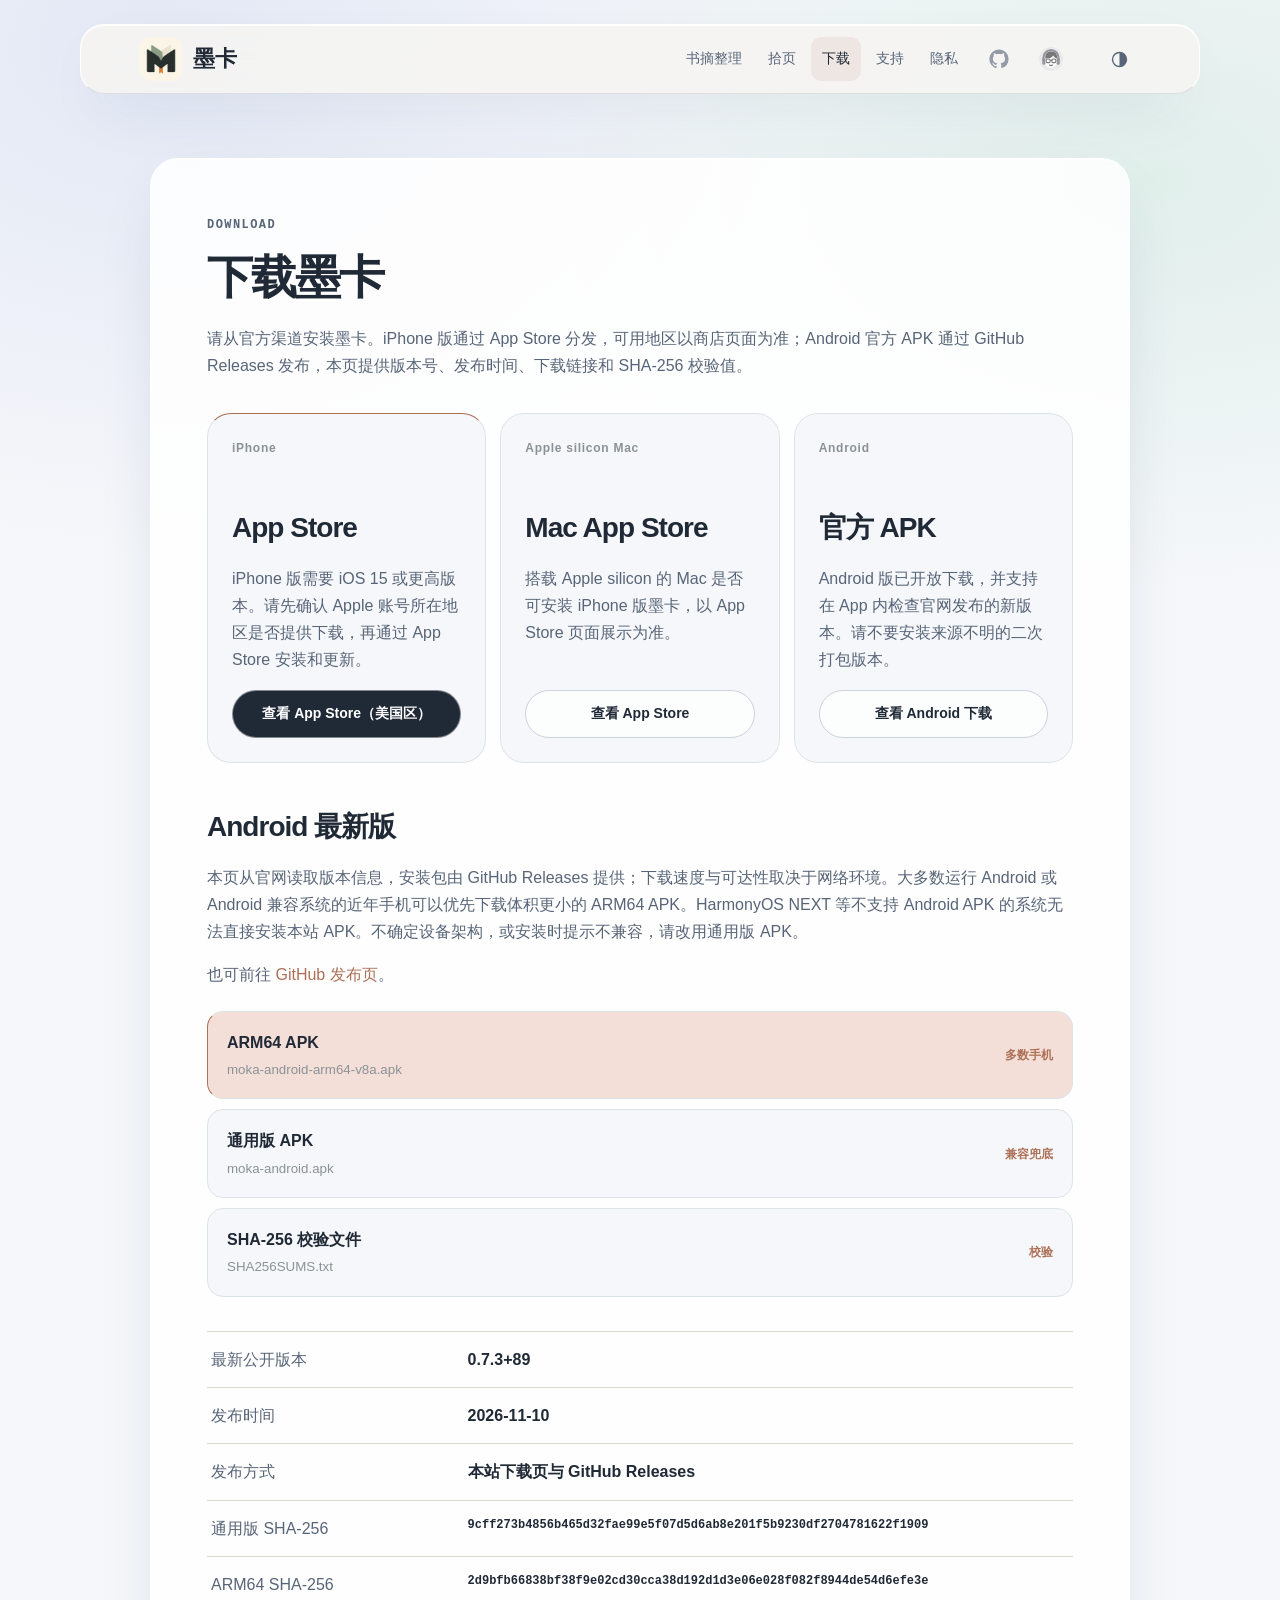
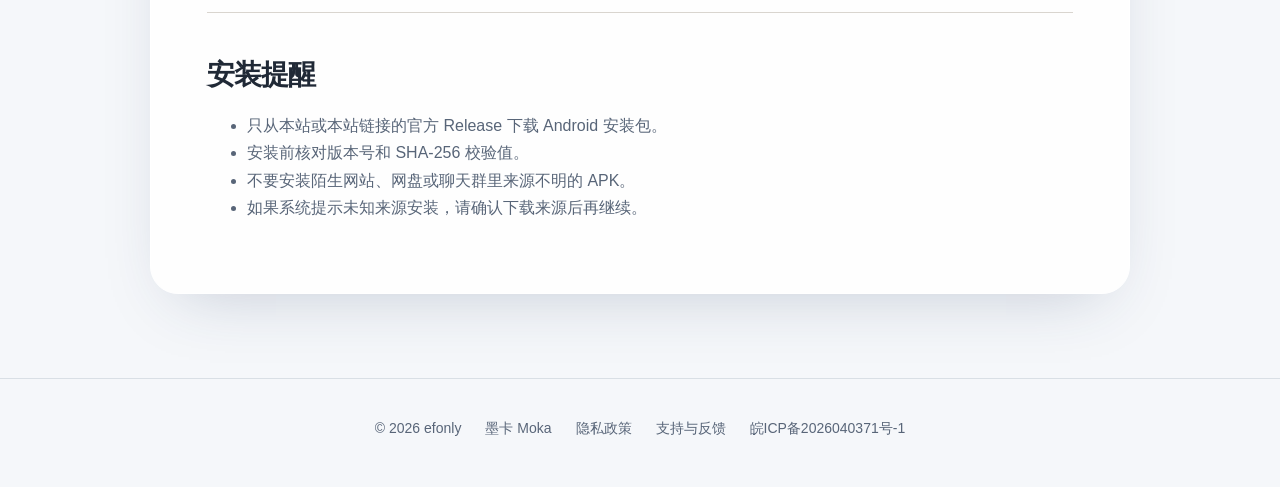
==== download.html @ 5724fa76 "Sync Moka website appearance and product previews" ====
<!doctype html>
<html lang="zh-CN">
  <head>
<script src="assets/theme.js?v=54daf3537353"></script>
    <meta charset="utf-8">
    <meta name="viewport" content="width=device-width, initial-scale=1">
    <title>下载 | 墨卡</title>
    <meta name="description" content="墨卡官方下载入口。">
    <link rel="describedby" href="llms.txt" type="text/plain">
    <link rel="icon" href="assets/moka.png?v=73ec5e3a110d">
    <link rel="stylesheet" href="assets/styles.css?v=14bc5645d0e8">
  <link rel="stylesheet" href="assets/design.css?v=405dc7890cb4"></head>
  <body class="product-site">
    <header class="site-header">
      <a class="brand" href="index.html" aria-label="墨卡首页">
        <img src="assets/moka.png?v=73ec5e3a110d" alt="">
        <span>墨卡</span>
      </a>
      <nav class="nav" aria-label="主导航">
        <a class="nav-product" href="index.html#organize">书摘整理</a>
        <a class="nav-product" href="index.html#memory">拾页</a>
        <a href="download.html" aria-current="page">下载</a>
        <a href="support.html">支持</a>
        <a href="privacy.html">隐私</a>
        <a class="nav-icon-link" href="https://github.com/barks-sun/moka-site/releases" aria-label="GitHub Releases" title="GitHub Releases" target="_blank" rel="noopener noreferrer">
          <svg class="github-icon" viewBox="0 0 24 24" aria-hidden="true" focusable="false">
            <path d="M12 .5C5.65 .5.5 5.65.5 12c0 5.08 3.29 9.39 7.86 10.92.58.1.79-.25.79-.56 0-.28-.01-1.02-.02-2-3.2.69-3.88-1.54-3.88-1.54-.52-1.33-1.27-1.69-1.27-1.69-1.04-.71.08-.7.08-.7 1.15.08 1.76 1.18 1.76 1.18 1.02 1.75 2.68 1.25 3.33.95.1-.74.4-1.25.72-1.54-2.55-.29-5.23-1.28-5.23-5.68 0-1.26.45-2.28 1.18-3.08-.12-.29-.51-1.46.11-3.04 0 0 .96-.31 3.15 1.18.91-.25 1.89-.38 2.86-.38.97 0 1.95.13 2.86.38 2.19-1.49 3.15-1.18 3.15-1.18.62 1.58.23 2.75.11 3.04.74.8 1.18 1.82 1.18 3.08 0 4.42-2.69 5.39-5.25 5.68.41.35.77 1.04.77 2.1 0 1.52-.01 2.74-.01 3.11 0 .31.21.67.8.56A11.51 11.51 0 0 0 23.5 12C23.5 5.65 18.35.5 12 .5Z"/>
          </svg>
          <span class="nav-icon-label">GitHub</span>
        </a>
      <a class="back-home" href="https://efonly.cc/" aria-label="返回 efonly 主站" title="返回 efonly 主站"><img src="assets/efonly.svg?v=29b9c1b591b3" alt="" width="28" height="28"></a></nav>
    </header>

    <main class="document">
      <section class="doc-body">
        <p class="eyebrow">Download</p>
        <h1>下载墨卡</h1>
        <p>请从官方渠道安装墨卡。iPhone 版通过 App Store 分发，可用地区以商店页面为准；Android 官方 APK 通过 GitHub Releases 发布，本页提供版本号、发布时间、下载链接和 SHA-256 校验值。</p>

        <div class="download-grid">
          <article class="download-card accent">
            <span class="label">iPhone</span>
            <h2>App Store</h2>
            <p>iPhone 版需要 iOS 15 或更高版本。请先确认 Apple 账号所在地区是否提供下载，再通过 App Store 安装和更新。</p>
            <a class="button primary" href="https://apps.apple.com/us/app/%E5%A2%A8%E5%8D%A1-moka/id6775122875" target="_blank" rel="noopener noreferrer">查看 App Store（美国区）</a>
          </article>
          <article class="download-card">
            <span class="label">Apple silicon Mac</span>
            <h2>Mac App Store</h2>
            <p>搭载 Apple silicon 的 Mac 是否可安装 iPhone 版墨卡，以 App Store 页面展示为准。</p>
            <a class="button secondary" href="https://apps.apple.com/us/app/%E5%A2%A8%E5%8D%A1-moka/id6775122875" target="_blank" rel="noopener noreferrer">查看 App Store</a>
          </article>
          <article class="download-card">
            <span class="label">Android</span>
            <h2>官方 APK</h2>
            <p>Android 版已开放下载，并支持在 App 内检查官网发布的新版本。请不要安装来源不明的二次打包版本。</p>
            <a class="button secondary" href="#android">查看 Android 下载</a>
          </article>
        </div>

        <h2 id="android">Android 最新版</h2>
        <p class="download-note">本页从官网读取版本信息，安装包由 GitHub Releases 提供；下载速度与可达性取决于网络环境。大多数运行 Android 或 Android 兼容系统的近年手机可以优先下载体积更小的 ARM64 APK。HarmonyOS NEXT 等不支持 Android APK 的系统无法直接安装本站 APK。不确定设备架构，或安装时提示不兼容，请改用通用版 APK。</p>

        <p>也可前往 <a href="https://github.com/barks-sun/moka-site/releases/latest">GitHub 发布页</a>。</p>
        <div class="apk-list">
          <a class="apk-link primary-apk" href="https://github.com/barks-sun/moka-site/releases/latest/download/moka-android-arm64-v8a.apk" data-android-package="arm64-v8a">
            <span>
              <strong>ARM64 APK</strong>
              <small data-android-file="arm64-v8a">自动获取最新版</small>
            </span>
            <em>多数手机</em>
          </a>
          <a class="apk-link" href="https://github.com/barks-sun/moka-site/releases/latest/download/moka-android.apk" data-android-package="universal">
            <span>
              <strong>通用版 APK</strong>
              <small data-android-file="universal">自动获取最新版</small>
            </span>
            <em>兼容兜底</em>
          </a>
          <a class="apk-link" href="https://github.com/barks-sun/moka-site/releases/latest/download/SHA256SUMS.txt" data-android-checksum-link>
            <span>
              <strong>SHA-256 校验文件</strong>
              <small>SHA256SUMS.txt</small>
            </span>
            <em>校验</em>
          </a>
        </div>

        <div class="release-table" role="table" aria-label="Android 发布信息">
          <div role="row">
            <span role="cell">最新公开版本</span>
            <strong role="cell" data-android-version>读取中</strong>
          </div>
          <div role="row">
            <span role="cell">发布时间</span>
            <strong role="cell" data-android-released-at>读取中</strong>
          </div>
          <div role="row">
            <span role="cell">发布方式</span>
            <strong role="cell">本站下载页与 GitHub Releases</strong>
          </div>
          <div role="row">
            <span role="cell">通用版 SHA-256</span>
            <strong role="cell" class="checksum" data-android-sha="universal">读取中</strong>
          </div>
          <div role="row">
            <span role="cell">ARM64 SHA-256</span>
            <strong role="cell" class="checksum" data-android-sha="arm64-v8a">读取中</strong>
          </div>
        </div>

        <h2>安装提醒</h2>
        <ul>
          <li>只从本站或本站链接的官方 Release 下载 Android 安装包。</li>
          <li>安装前核对版本号和 SHA-256 校验值。</li>
          <li>不要安装陌生网站、网盘或聊天群里来源不明的 APK。</li>
          <li>如果系统提示未知来源安装，请确认下载来源后再继续。</li>
        </ul>
      </section>
    </main>

    <footer class="site-footer"><span>© 2026 efonly</span><span>墨卡 Moka</span><a href="privacy.html">隐私政策</a><a href="support.html">支持与反馈</a><span>皖ICP备2026040371号-1</span></footer>
    <script>
      (() => {
        const setText = (selector, value) => {
          document.querySelectorAll(selector).forEach((element) => {
            element.textContent = value;
          });
        };

        const setPackage = (data, abi) => {
          const packageInfo = data.android?.packages?.[abi];
          if (!packageInfo) return;

          const link = document.querySelector(`[data-android-package="${abi}"]`);
          if (link && packageInfo.apkUrl) {
            link.href = packageInfo.apkUrl;
          }

          const file = document.querySelector(`[data-android-file="${abi}"]`);
          if (file && packageInfo.fileName) {
            file.textContent = packageInfo.fileName;
          }

          const sha = document.querySelector(`[data-android-sha="${abi}"]`);
          if (sha && packageInfo.sha256) {
            sha.textContent = packageInfo.sha256;
          }
        };

        fetch("releases/latest.json", { cache: "no-store" })
          .then((response) => {
            if (!response.ok) throw new Error("latest metadata unavailable");
            return response.json();
          })
          .then((data) => {
            if (data.version && data.buildNumber) {
              setText("[data-android-version]", `${data.version}+${data.buildNumber}`);
            }
            if (data.releasedAt) {
              setText("[data-android-released-at]", data.releasedAt);
            }
            if (data.android?.checksumUrl) {
              document.querySelectorAll("[data-android-checksum-link]").forEach((link) => {
                link.href = data.android.checksumUrl;
              });
            }
            setPackage(data, "arm64-v8a");
            setPackage(data, "universal");
          })
          .catch(() => {
            setText("[data-android-version]", "最新版");
            setText("[data-android-released-at]", "以 GitHub Releases 为准");
            setText("[data-android-sha]", "见 SHA-256 校验文件");
          });
      })();
    </script>
  </body>
</html>
---- assets/styles.css ----
:root {
  color-scheme: light;
  --paper: #f5f7fa;
  --page: #fffefa;
  --page-muted: #eceae5;
  --ink: #1a2f3c;
  --ink-soft: #53616a;
  --ink-faint: #8a9297;
  --night: #172e3b;
  --night-soft: #244454;
  --coral: #ad7056;
  --coral-soft: #f4dfd8;
  --leaf: #71875b;
  --leaf-soft: #e7ecdf;
  --gold: #c59b46;
  --mist: #dfe8ea;
  --rule: #d9d5cf;
  --shadow: 0 24px 70px rgba(26, 47, 60, 0.12);
  --layout-wide: 1280px;
  --layout-content: 1180px;
  --layout-document: 980px;
  --page-gutter: clamp(14px, 3vw, 40px);
  --section-space: clamp(64px, 7vw, 98px);
  --flow-node-size: 14px;
  --flow-node-center: 7px;
  --flow-node-offset: 14px;
  --flow-node-axis: calc(var(--flow-node-offset) + var(--flow-node-center));
  --font-display: -apple-system, BlinkMacSystemFont, "PingFang SC", sans-serif;
  --font-body: -apple-system, BlinkMacSystemFont, "PingFang SC", "Hiragino Sans GB", "Microsoft YaHei", sans-serif;
  --font-mono: ui-monospace, SFMono-Regular, Menlo, Monaco, Consolas, monospace;
}

* {
  box-sizing: border-box;
}

html {
  min-width: 320px;
  scroll-behavior: smooth;
  background: var(--paper);
}

body {
  margin: 0;
  color: var(--ink);
  font-family: var(--font-body);
  line-height: 1.7;
  background: var(--paper);
}

a {
  color: inherit;
  text-decoration: none;
}

img {
  max-width: 100%;
}

button,
input,
textarea,
select {
  font: inherit;
}

button {
  color: inherit;
}

:focus-visible {
  outline: 3px solid rgba(199, 97, 78, 0.42);
  outline-offset: 3px;
}

h1,
h2,
h3,
p,
blockquote {
  margin-top: 0;
}

h1,
h2,
h3 {
  font-family: var(--font-display);
  font-weight: 700;
}

h2 {
  margin-bottom: 18px;
  font-size: clamp(32px, 3.8vw, 52px);
  line-height: 1.16;
  letter-spacing: -0.035em;
}

h3 {
  margin-bottom: 8px;
  font-size: 24px;
  line-height: 1.3;
}

.site-header {
  z-index: 20;
  display: flex;
  align-items: center;
  justify-content: space-between;
  gap: 24px;
  min-height: 68px;
  padding: 12px clamp(18px, 4.5vw, 72px);
  background: rgba(246, 245, 242, 0.91);
  border-bottom: 1px solid rgba(26, 47, 60, 0.11);
  backdrop-filter: blur(18px);
}

.brand {
  display: inline-flex;
  align-items: center;
  gap: 10px;
  font-family: var(--font-display);
  font-size: 22px;
  font-weight: 700;
}

.brand img {
  width: 44px;
  height: 44px;
  min-width: 44px;
  min-height: 44px;
  flex: 0 0 44px;
  border-radius: 9px;
}

.nav {
  display: flex;
  align-items: center;
  gap: 4px;
  color: var(--ink-soft);
  font-size: 14px;
}

.nav a {
  padding: 8px 11px;
  border-radius: 10px;
}

.nav a:hover,
.nav a[aria-current="page"] {
  color: var(--ink);
  background: rgba(173,112,86,.10);
}

.nav .nav-icon-link {
  display: inline-flex;
  align-items: center;
  justify-content: center;
  width: 44px;
  height: 44px;
  min-width: 44px;
  min-height: 44px;
  flex: 0 0 44px;
  padding: 0;
  border: 1px solid var(--rule);
  border-radius: 50%;
}

.github-icon {
  width: 18px;
  height: 18px;
  fill: currentColor;
}

.nav-icon-label {
  display: none;
}

.hero {
  position: relative;
  overflow: hidden;
}

.hero-home {
  display: grid;
  grid-template-columns: minmax(0, 1.05fr) minmax(420px, 0.75fr);
  gap: clamp(48px, 8vw, 132px);
  align-items: center;
  min-height: 760px;
  padding: clamp(68px, 8vw, 118px) clamp(20px, 6vw, 100px) 96px;
  background-color: transparent;

  background-size: 100% 42px;
  border-bottom: 1px solid var(--rule);
}

.hero-home::before {display:none}

.hero-inner {
  position: relative;
  z-index: 1;
  max-width: 760px;
}

.eyebrow {
  margin-bottom: 14px;
  color: var(--coral);
  font-family: var(--font-mono);
  font-size: 12px;
  font-weight: 700;
  letter-spacing: 0.12em;
  text-transform: uppercase;
}

.hero h1 {
  margin-bottom: 24px;
  max-width: 760px;
  font-size: clamp(50px, 5.4vw, 76px);
  line-height: 1.12;
  letter-spacing: -0.045em;
}

.hero h1 em {
  display: inline-block;
  color: var(--coral);
  font-style: normal;
  white-space: nowrap;
}

.hero-subcopy {
  max-width: 670px;
  margin-bottom: 28px;
  color: var(--ink-soft);
  font-size: clamp(17px, 1.55vw, 21px);
  line-height: 1.85;
}

.hero-actions {
  display: flex;
  flex-wrap: wrap;
  gap: 12px;
  align-items: center;
}

.button {
  display: inline-flex;
  align-items: center;
  justify-content: center;
  min-height: 46px;
  padding: 11px 19px;
  border: 1px solid var(--ink);
  border-radius: 24px;
  font-weight: 700;
  line-height: 1.2;
  transition: transform 160ms ease, box-shadow 160ms ease, background 160ms ease;
}

.button:hover {
  transform: translateY(-2px);
}

.button.primary {
  color: #fff;
  background: var(--ink);
  box-shadow: var(--shadow);
}

.button.primary:hover {
  background: var(--night-soft);
  box-shadow: var(--shadow);
}

.button.secondary {
  background: rgba(255, 254, 250, 0.72);
}

.button.disabled {
  color: var(--ink-faint);
  border-color: var(--rule);
  background: var(--page-muted);
  cursor: not-allowed;
}

.platform-note {
  margin: 18px 0 0;
  color: var(--ink-faint);
  font-size: 13px;
}

.hero-artifact {
  position: relative;
  justify-self: end;
  width: min(570px, 100%);
  padding: 34px 18px 28px 42px;
}

.artifact-bookmark {
  position: absolute;
  top: 8px;
  left: 0;
  z-index: 2;
  display: grid;
  width: 70px;
  height: 88px;
  place-items: center;
  color: #fff;
  background: var(--coral);
  font-family: var(--font-display);
  font-size: 34px;
  box-shadow: 0 10px 24px rgba(199, 97, 78, 0.24);
  clip-path: polygon(0 0, 100% 0, 100% 100%, 50% 78%, 0 100%);
}

.excerpt-sheet {
  position: relative;
  padding: clamp(30px, 4vw, 48px);
  background: var(--page);
  border: 1px solid rgba(26, 47, 60, 0.17);
  box-shadow: var(--shadow);
}

.excerpt-meta {
  display: flex;
  justify-content: space-between;
  gap: 20px;
  margin-bottom: 18px;
  color: var(--ink-soft);
  font-size: 13px;
}

.excerpt-tags,
.filter-row {
  display: flex;
  flex-wrap: wrap;
  gap: 8px;
}

.tag {
  display: inline-flex;
  align-items: center;
  width: max-content;
  padding: 4px 9px;
  color: var(--ink-soft);
  background: var(--page-muted);
  border: 1px solid var(--rule);
  border-radius: 5px;
  font-size: 12px;
  font-weight: 700;
}

.tag-leaf {
  color: #536b40;
  background: var(--leaf-soft);
  border-color: #cdd8c0;
}

.tag-coral {
  color: #a64f3f;
  background: var(--coral-soft);
  border-color: #e9c8be;
}

.excerpt-label {
  margin: 26px 0 10px;
  color: var(--leaf);
  font-family: var(--font-display);
  font-weight: 700;
}

.excerpt-sheet blockquote {
  margin-bottom: 34px;
  font-family: var(--font-display);
  font-size: clamp(22px, 1.8vw, 28px);
  line-height: 1.6;
}

.echo-thread {
  position: relative;
  display: grid;
  gap: 22px;
  margin-left: 7px;
  padding-left: 30px;
}

.echo-thread::before,
.timeline-demo::before {
  content: "";
  position: absolute;
  width: 1px;
  background: rgba(26, 47, 60, 0.22);
}

.echo-thread::before {
  top: 8px;
  bottom: 10px;
  left: 5px;
}

.echo-item {
  position: relative;
}

.echo-item small,
.timeline-demo small,
.memory-card small,
.scope-row small,
.demo-note small {
  display: block;
  color: var(--ink-faint);
  font-size: 12px;
}

.echo-item p {
  margin: 4px 0 0;
  color: var(--ink-soft);
  font-family: var(--font-display);
}

.echo-dot {
  position: absolute;
  top: 5px;
  left: -30px;
  width: 11px;
  height: 11px;
  background: var(--page);
  border: 3px solid var(--ink);
  border-radius: 50%;
  transform: translateX(-1px);
}

.echo-current .echo-dot {
  border-color: var(--coral);
}

.echo-current p {
  color: var(--ink);
}

.artifact-caption {
  display: block;
  margin-top: 16px;
  color: var(--ink-faint);
  font-family: var(--font-display);
  text-align: right;
}

.journey-section {
  position: relative;
  display: grid;
  grid-template-columns: repeat(4, minmax(0, 1fr));
  width: min(var(--layout-content), calc(100% - (var(--page-gutter) * 2)));
  margin: 0 auto;
  padding: 58px 0 24px;
}

.journey-section article {
  position: relative;
  padding: 50px 24px 0 0;
}

.journey-section article::before {
  content: "";
  position: absolute;
  top: var(--flow-node-offset);
  left: 0;
  z-index: 1;
  width: var(--flow-node-size);
  height: var(--flow-node-size);
  background: var(--paper);
  border: 3px solid var(--coral);
  border-radius: 50%;
}

.journey-section article:not(:last-child)::after {
  content: "";
  position: absolute;
  top: var(--flow-node-axis);
  right: calc(var(--flow-node-center) * -1);
  left: var(--flow-node-center);
  height: 1px;
  background: var(--rule);
}

.journey-section span {
  display: block;
  margin-bottom: 6px;
  color: var(--coral);
  font-family: var(--font-display);
  font-size: 22px;
  font-weight: 700;
}

.journey-section strong {
  color: var(--ink-soft);
  font-size: 14px;
}

.section {
  width: min(var(--layout-wide), calc(100% - (var(--page-gutter) * 2)));
  margin: 0 auto;
  padding: var(--section-space) 0;
}

.product-chapter,
.scope-section,
.reflection-section {
  display: grid;
  grid-template-columns: minmax(440px, 0.94fr) minmax(500px, 1.06fr);
  gap: clamp(46px, 6vw, 84px);
  align-items: center;
}

.chapter-copy {
  max-width: 600px;
}

.chapter-copy h2 {
  font-size: clamp(34px, 3.4vw, 50px);
}

.chapter-copy > p:not(.eyebrow) {
  color: var(--ink-soft);
  font-size: 17px;
}

.chapter-points {
  display: grid;
  gap: 10px;
  margin: 28px 0 0;
  padding: 0;
  list-style: none;
}

.chapter-points li {
  position: relative;
  padding-left: 22px;
  color: var(--ink-soft);
}

.chapter-points li::before {
  content: "";
  position: absolute;
  top: 0.72em;
  left: 0;
  width: 10px;
  height: 2px;
  background: var(--coral);
}

.organizer-demo,
.scope-demo,
.timeline-demo {
  position: relative;
  padding: clamp(24px, 3vw, 38px);
  background: var(--page);
  border: 1px solid var(--rule);
  box-shadow: var(--shadow);
}

.organizer-demo {
  border-top: 5px solid var(--ink);
}

.demo-titlebar,
.scope-demo header,
.timeline-head,
.memory-card header {
  display: flex;
  align-items: center;
  justify-content: space-between;
  gap: 20px;
}

.demo-titlebar {
  margin-bottom: 20px;
}

.demo-titlebar small,
.demo-titlebar strong {
  display: block;
}

.demo-titlebar small {
  color: var(--ink-faint);
}

.demo-titlebar strong {
  font-family: var(--font-display);
  font-size: 25px;
}

.sort-label {
  color: var(--ink-soft);
  font-size: 13px;
  white-space: nowrap;
}

.filter-row {
  padding-bottom: 20px;
  border-bottom: 1px solid var(--rule);
}

.filter-row span {
  padding: 5px 11px;
  color: var(--ink-soft);
  border: 1px solid transparent;
  border-radius: 999px;
  font-size: 13px;
}

.filter-row .active {
  color: var(--ink);
  border-color: var(--ink);
}

.chapter-marker {
  margin: 24px 0 10px;
  color: var(--ink-faint);
  font-size: 12px;
  font-weight: 700;
  letter-spacing: 0.08em;
  text-transform: uppercase;
}

.demo-note {
  display: grid;
  grid-template-columns: auto minmax(0, 1fr) auto;
  gap: 14px;
  align-items: center;
  padding: 15px 0;
  border-bottom: 1px solid var(--rule);
}

.demo-note:last-child {
  border-bottom: 0;
}

.demo-note p {
  margin: 0;
  overflow: hidden;
  font-family: var(--font-display);
  font-size: 17px;
  text-overflow: ellipsis;
  white-space: nowrap;
}

.quiet-note {
  opacity: 0.72;
}

.scope-section {
  grid-template-columns: minmax(500px, 1.06fr) minmax(440px, 0.94fr);
  border-top: 1px solid var(--rule);
}

.scope-demo {
  background: var(--mist);
  border-color: #c8d5d8;
  box-shadow: none;
}

.scope-demo header {
  margin-bottom: 22px;
}

.scope-demo h3 {
  max-width: 430px;
}

.scope-count {
  color: var(--ink-soft);
  font-family: var(--font-mono);
}

.scope-row {
  display: grid;
  grid-template-columns: 46px minmax(0, 1fr) auto;
  gap: 14px;
  align-items: center;
  padding: 13px;
  background: rgba(255, 254, 250, 0.62);
  border-top: 1px solid rgba(26, 47, 60, 0.1);
}

.scope-row:first-of-type {
  border-top: 0;
}

.scope-row div strong,
.scope-row div small {
  display: block;
}

.mini-cover {
  display: grid;
  width: 38px;
  height: 48px;
  place-items: center;
  color: #fff;
  font-family: var(--font-display);
}

.cover-blue {
  background: var(--night-soft);
}

.cover-gold {
  background: var(--gold);
}

.cover-rose {
  background: #ad6c72;
}

.scope-state {
  color: var(--leaf);
  font-size: 12px;
  font-weight: 700;
}

.muted-state {
  color: var(--ink-faint);
}

.compact-copy {
  max-width: 560px;
}

.reflection-section {
  grid-template-columns: minmax(440px, 0.94fr) minmax(500px, 1.06fr);
  border-top: 1px solid var(--rule);
}

.copy-callout {
  display: flex;
  align-items: center;
  margin-top: 32px;
  color: var(--ink-soft);
  font-family: var(--font-display);
}

.copy-callout i {
  flex: 1;
  min-width: 22px;
  height: 1px;
  margin: 0 10px;
  background: var(--rule);
}

.timeline-demo {
  padding-left: clamp(52px, 6vw, 82px);
}

.timeline-demo::before {
  top: 96px;
  bottom: 45px;
  left: clamp(34px, 4vw, 48px);
}

.timeline-head {
  margin: 0 0 24px calc(clamp(34px, 4vw, 48px) * -1);
  padding-bottom: 18px;
  border-bottom: 1px solid var(--rule);
}

.timeline-head span {
  font-family: var(--font-display);
  font-size: 22px;
  font-weight: 700;
}

.timeline-head strong {
  color: var(--coral);
  font-family: var(--font-display);
}

.timeline-demo article {
  position: relative;
  padding: 13px 0 19px;
}

.timeline-demo article p {
  margin: 5px 0 0;
  font-family: var(--font-display);
  font-size: 19px;
}

.timeline-node {
  position: absolute;
  top: 20px;
  left: calc(clamp(34px, 4vw, 48px) * -1 - 6px);
  width: 12px;
  height: 12px;
  background: var(--page);
  border: 3px solid var(--ink);
  border-radius: 50%;
}

.timeline-current {
  color: var(--coral);
}

.timeline-current .timeline-node {
  border-color: var(--coral);
}

.memory-section {
  position: relative;
  overflow: hidden;
  color: #f8f5ef;
  background: var(--night);
}

.memory-section::after {
  content: "往年 · 今日";
  position: absolute;
  right: -18px;
  bottom: -58px;
  color: rgba(255, 255, 255, 0.035);
  font-family: var(--font-display);
  font-size: clamp(90px, 16vw, 240px);
  white-space: nowrap;
}

.memory-inner {
  position: relative;
  z-index: 1;
  display: grid;
  grid-template-columns: minmax(300px, 0.9fr) minmax(430px, 0.85fr);
  gap: clamp(50px, 9vw, 140px);
  align-items: center;
  width: min(var(--layout-content), calc(100% - (var(--page-gutter) * 2)));
  margin: 0 auto;
  padding: clamp(82px, 10vw, 142px) 0;
}

.memory-copy {
  max-width: 620px;
}

.memory-copy p:not(.eyebrow) {
  color: var(--ink-soft);
  font-size: 17px;
}

.memory-card {
  padding: clamp(26px, 4vw, 44px);
  color: var(--ink);
  background: var(--page);
  border-left: 5px solid var(--leaf);
  box-shadow: 14px 14px 0 rgba(255, 255, 255, 0.08);
}

.years-ago {
  display: grid;
  width: 76px;
  height: 76px;
  place-items: center;
  color: #536b40;
  background: var(--leaf-soft);
  border: 1px solid #cbd6bf;
  font-size: 12px;
  line-height: 1;
}

.years-ago strong {
  display: block;
  font-family: var(--font-display);
  font-size: 34px;
}

.memory-card header > div strong,
.memory-card header > div small {
  display: block;
}

.memory-card header > div strong {
  font-family: var(--font-display);
  font-size: 22px;
}

.memory-book {
  margin: 32px 0 18px;
  padding-top: 18px;
  border-top: 1px solid var(--rule);
}

.memory-book span,
.memory-book small {
  display: block;
}

.memory-book small {
  color: var(--ink-faint);
}

.memory-card blockquote {
  padding: 24px;
  background: var(--paper);
  border-left: 3px solid var(--leaf);
  font-family: var(--font-display);
  font-size: clamp(21px, 2.3vw, 30px);
  line-height: 1.8;
}

.memory-action {
  display: block;
  color: var(--coral);
  font-family: var(--font-display);
  font-weight: 700;
  text-align: right;
}

.quiet-tools {
  padding-bottom: 64px;
}

.quiet-tools-grid {
  display: grid;
  grid-template-columns: repeat(3, minmax(0, 1fr));
  border-top: 1px solid var(--rule);
  border-bottom: 1px solid var(--rule);
}

.quiet-tools-grid article {
  min-height: 170px;
  padding: 28px 34px;
  border-right: 1px solid var(--rule);
}

.quiet-tools-grid article:last-child {
  border-right: 0;
}

.quiet-tools-grid span {
  font-family: var(--font-display);
  font-size: 23px;
  font-weight: 700;
}

.quiet-tools-grid p {
  margin: 12px 0 0;
  color: var(--ink-soft);
}

.trust-section,
.download-cta {
  display: flex;
  align-items: end;
  justify-content: space-between;
  gap: 34px;
  padding: 52px;
  border: 1px solid var(--rule);
  background: var(--page);
}

.trust-section > div,
.download-cta > div:first-child {
  max-width: 780px;
}

.trust-section h2,
.download-cta h2 {
  font-size: clamp(32px, 4vw, 48px);
}

.trust-section p:not(.eyebrow) {
  margin-bottom: 0;
  color: var(--ink-soft);
}

.text-link {
  flex: none;
  color: var(--coral);
  font-weight: 700;
}

.download-cta {
  margin-top: clamp(74px, 9vw, 128px);
  margin-bottom: clamp(74px, 9vw, 128px);
  color: #fff;
  background: var(--coral);
  border-color: var(--coral);
  box-shadow: 10px 10px 0 var(--coral-soft);
}

.download-cta .eyebrow {
  color: #ffddd5;
}

.download-cta h2 {
  margin-bottom: 0;
}

.download-cta .button.primary {
  background: var(--ink);
  border-color: var(--ink);
  box-shadow: none;
}

.download-cta .button.secondary {
  color: #fff;
  background: transparent;
  border-color: rgba(255, 255, 255, 0.74);
}



/* Document, support and download pages */




.doc-body p,
.doc-body li,
.download-card p {
  color: var(--ink-soft);
}

.doc-date {
  margin-bottom: 34px;
}

.doc-body a:not(.button):not(.apk-link) {
  color: var(--coral);
  text-decoration: none;
  text-underline-offset: 3px;
}

.doc-body code {
  padding: 2px 5px;
  color: var(--night-soft);
  background: var(--mist);
  font-family: var(--font-mono);
  overflow-wrap: anywhere;
}

.contact-panel {
  display: grid;
  grid-template-columns: minmax(180px, 0.55fr) 1fr;
  gap: 22px;
  margin: 30px 0 38px;
  padding: 24px;
  background: var(--mist);
  border: 1px solid #dce4e8;
  border-radius: 20px;
}

.label {
  display: block;
  margin-bottom: 7px;
  color: var(--ink-faint);
  font-size: 12px;
  font-weight: 700;
  letter-spacing: 0.06em;
}

details {
  padding: 18px 0;
  border-bottom: 1px solid var(--rule);
}

summary {
  cursor: pointer;
  font-family: var(--font-display);
  font-size: 19px;
  font-weight: 700;
}

details p {
  margin: 10px 0 0;
}

.download-grid {
  display: grid;
  grid-template-columns: repeat(3, minmax(0, 1fr));
  gap: 14px;
  margin: 34px 0 44px;
}

.download-card {
  display: flex;
  min-height: 260px;
  flex-direction: column;
  padding: 24px;
  background: var(--paper);
  border: 1px solid #dce4e8;
}

.download-card h2 {
  margin-top: 16px;
  font-size: 27px;
}

.download-card .button {
  margin-top: auto;
}

.download-card.accent {
  border-top-color: var(--coral);
}

.release-table {
  display: grid;
  margin: 22px 0 34px;
  border-top: 1px solid var(--rule);
  border-bottom: 1px solid var(--rule);
}

.release-table [role="row"] {
  display: grid;
  grid-template-columns: minmax(160px, 0.4fr) 1fr;
  gap: 16px;
  padding: 14px 4px;
  border-bottom: 1px solid var(--rule);
}

.release-table [role="row"]:last-child {
  border-bottom: 0;
}

.release-table span {
  color: var(--ink-soft);
}

.apk-list {
  display: grid;
  gap: 10px;
  margin: 22px 0 34px;
}

.apk-link {
  display: flex;
  align-items: center;
  justify-content: space-between;
  gap: 18px;
  padding: 17px 19px;
  background: var(--paper);
  border: 1px solid #dce4e8;
  border-radius: 16px;
}

.apk-link:hover {
  border-left-color: var(--coral);
}

.apk-link strong,
.apk-link small {
  display: block;
}

.apk-link small {
  margin-top: 3px;
  color: var(--ink-faint);
  overflow-wrap: anywhere;
}

.apk-link em {
  color: var(--coral);
  font-size: 12px;
  font-style: normal;
  font-weight: 700;
  white-space: nowrap;
}

.primary-apk {
  border-left-color: var(--coral);
  background: var(--coral-soft);
}

.checksum {
  font-family: var(--font-mono);
  font-size: 12px;
  overflow-wrap: anywhere;
}

@media (max-width: 1040px) {
  .nav-product {
    display: none;
  }

  .hero-home,
  .product-chapter,
  .scope-section,
  .reflection-section,
  .memory-inner {
    grid-template-columns: 1fr;
  }

  .hero-home {
    gap: 54px;
  }

  .hero-artifact {
    justify-self: center;
  }

  .chapter-copy,
  .compact-copy,
  .memory-copy {
    max-width: 720px;
  }

  .scope-demo {
    order: 2;
  }

  .scope-section .chapter-copy {
    order: 1;
  }

  .quiet-tools-grid,
  .download-grid {
    grid-template-columns: 1fr;
  }

  .quiet-tools-grid article {
    min-height: auto;
    border-right: 0;
    border-bottom: 1px solid var(--rule);
  }

  .quiet-tools-grid article:last-child {
    border-bottom: 0;
  }
}

@media (max-width: 900px) {
  .journey-section {
    --flow-node-offset: 18px;
    grid-template-columns: 1fr;
    padding: 42px 0 28px;
  }

  .journey-section article {
    min-height: 82px;
    padding: 12px 0 26px 40px;
  }

  .journey-section article:not(:last-child)::after {
    top: var(--flow-node-axis);
    right: auto;
    bottom: calc(var(--flow-node-axis) * -1);
    left: var(--flow-node-center);
    width: 1px;
    height: auto;
  }
}

@media (max-width: 720px) {
  :root {
    --page-gutter: 14px;
    --section-space: 68px;
  }

  .site-header {
    min-height: 62px;
    padding: 10px 14px;
  }

  .brand span {
    display: none;
  }

  .nav {
    gap: 0;
    font-size: 13px;
  }

  .nav a {
    padding: 7px 8px;
  }

  .nav .nav-icon-link {
    width: 44px;
    height: 44px;
  }

  .hero-home {
    min-height: auto;
    padding: 58px 20px 66px 34px;
  }

  .hero-home::before {display:none}

  .hero h1 {
    font-size: clamp(32px, 9.8vw, 48px);
  }

  .hero-subcopy {
    font-size: 16px;
  }

  .hero-artifact {
    padding: 30px 0 20px 16px;
  }

  .artifact-bookmark {
    width: 54px;
    height: 70px;
    font-size: 27px;
  }

  .excerpt-sheet {
    padding: 26px 22px;
  }

  .excerpt-meta {
    display: grid;
    gap: 2px;
  }

  .excerpt-sheet blockquote {
    font-size: 24px;
  }

  .organizer-demo,
  .scope-demo,
  .timeline-demo {
    padding: 22px 18px;
  }

  .demo-note {
    grid-template-columns: auto minmax(0, 1fr);
  }

  .demo-note small {
    grid-column: 2;
  }

  .filter-row {
    gap: 3px;
  }

  .filter-row span {
    padding: 4px 7px;
  }

  .scope-row {
    grid-template-columns: 40px minmax(0, 1fr);
  }

  .scope-state {
    grid-column: 2;
  }

  .timeline-demo {
    padding-left: 52px;
  }

  .timeline-demo::before {
    left: 31px;
  }

  .timeline-head {
    margin-left: -34px;
  }

  .timeline-node {
    left: -27px;
  }

  .memory-inner {
    padding: 72px 0;
  }

  .memory-card header {
    align-items: start;
  }

  .trust-section,
  .download-cta {
    display: grid;
    align-items: start;
    padding: 30px 24px;
  }

  .download-cta {
    margin-top: 68px;
    margin-bottom: 68px;
  }

  .doc-body {
    padding: 26px 20px;
    box-shadow: var(--glass-shadow);
  }

  .contact-panel,
  .release-table [role="row"] {
    grid-template-columns: 1fr;
  }

  .download-card {
    min-height: auto;
  }
}

@media (prefers-reduced-motion: reduce) {
  html {
    scroll-behavior: auto;
  }

  *,
  *::before,
  *::after {
    animation-duration: 0.01ms !important;
    animation-iteration-count: 1 !important;
    transition-duration: 0.01ms !important;
  }
}

/* Current feature screens, with the same reading order on narrow screens. */
.feature-screenshots { display: grid; grid-template-columns: repeat(3, minmax(0, 1fr)); gap: 32px; margin-top: 36px; }
.feature-screenshots figure { margin: 0; min-width: 0; }
.feature-screenshots img { display: block; width: 100%; height: auto; border-radius: 16px; border: 1px solid var(--rule); }
.feature-screenshots figcaption { margin-top: 14px; text-align: center; }
.memory-screenshot { display: block; width: min(100%, 310px); height: auto; margin: auto; border-radius: 16px; }
@media (max-width: 700px) { .feature-screenshots { grid-template-columns: repeat(2, minmax(0, 1fr)); gap: 24px 16px; } .feature-screenshots figcaption { font-size: 13px; } }

/* Keep interface text legible on narrow phones; full-resolution images remain linked. */
@media (max-width: 480px) {
  .feature-screenshots { grid-template-columns: minmax(0, 1fr); max-width: 360px; margin-inline: auto; }
}

:root{--brand-accent:#ad7056;--ink:#202936;--ink-soft:#586578;--paper:#f5f7fa;--page:#ffffff;--shadow:0 24px 64px -28px #273c6140}.hero-home{min-height:660px;max-width:1280px;margin:auto;border:0;gap:60px;padding-top:80px}.hero h1{font-weight:600;letter-spacing:-1.5px}.hero-artifact{border:1px solid white;border-radius:32px;background:linear-gradient(140deg,#ffffffcc,#eee0d366);box-shadow:var(--glass-shadow);backdrop-filter:blur(20px);padding:30px}.artifact-bookmark{display:none}.excerpt-sheet{border-radius:20px;border-color:#e7e2db;box-shadow:0 16px 38px -24px #68544550}.excerpt-sheet blockquote{font-family:"STKaiti","KaiTi",serif}.organizer-demo,.scope-demo,.timeline-demo,.doc-body,.download-card{border-radius:24px}.memory-section{background:#e7eeef;color:var(--ink)}.memory-section::after{display:none}.memory-copy p{color:var(--ink-soft)}.button.primary{background:var(--ink);box-shadow:var(--shadow)}.nav a{font-size:14px}.hero-subcopy{font-size:18px}.artifact-caption{font-size:12px}@media(max-width:900px){.hero-home{gap:32px;grid-template-columns:1fr;min-height:0;padding:50px 24px}.hero-artifact{justify-self:center}.hero h1{font-size:40px}.hero-artifact{padding:20px}}

.trust-section,.download-cta{border-radius:24px;box-shadow:none}.download-cta{background:#e8ddd4;color:var(--ink)}.download-cta p{color:var(--ink-soft)}

/* Text-only chapters keep a compact reading width without an empty image column. */
.story-text{display:block;padding:48px 0}.story-text .story-copy{max-width:760px}.story-text h2 br{display:none}@media(max-width:760px){.story-text{padding:36px 0}}

:root { --product-dark-accent: #e4ac91; }

@font-face{font-family:MokaPreview;src:url("preview-font.woff?v=817d3ed078a4") format("woff");font-weight:400;font-display:swap}.preview-moka .preview-screen{font-family:MokaPreview,"PingFang SC",sans-serif}
---- assets/design.css ----
/* Shared efonly material and controls; maintained in shared/design.css. */
:where(:root){--glass:rgba(255,255,255,.72);--glass-edge:rgba(255,255,255,.95);--glass-shadow:0 24px 64px -28px #273c6140,inset 0 1px 0 #fff;--brand-accent:#6475b5;--body-ink:#202936;--body-muted:#586578}
html:root{min-height:100%;background:radial-gradient(ellipse at 12% 5%,#e3e8f5 0,transparent 42%),radial-gradient(ellipse at 90% 20%,#e1efeb 0,transparent 40%),#f5f7fa;background-attachment:fixed}body{display:flow-root;min-height:100vh;min-height:100svh;background:transparent;color:var(--body-ink);font-family:-apple-system,BlinkMacSystemFont,"PingFang SC","Microsoft YaHei",sans-serif}
body>header,.shell>.header{position:sticky;top:0;z-index:20;width:calc(100% - 48px);max-width:1120px;min-height:76px;height:auto;margin:24px auto 0;padding:14px 24px;border:1px solid var(--glass-edge);border-radius:24px;background:var(--glass);box-shadow:var(--glass-shadow);backdrop-filter:blur(24px) saturate(140%);display:flex;align-items:center;justify-content:space-between;gap:20px}
body>header a,.shell>.header a{text-decoration:none}nav a{display:inline-flex;align-items:center;min-height:44px}a:focus-visible{outline:3px solid var(--brand-accent);outline-offset:5px}a{transition:color .2s,background .2s,box-shadow .2s,transform .2s}
.button,.visit{display:inline-flex;align-items:center;justify-content:center;gap:12px;min-height:48px;padding:12px 24px;border:1px solid #ffffff70;border-radius:999px;background:var(--body-ink);color:#fff;text-decoration:none;box-shadow:0 8px 20px -12px #20293680;font-size:14px;font-weight:600}
.button:hover,.visit:hover{background:var(--brand-accent);color:#fff;transform:translateY(-2px)}.button.secondary{background:var(--glass);color:var(--body-ink);border:1px solid #cbd3dd;box-shadow:none}.button.disabled{background:#e5e9ed;color:#657080;box-shadow:none;transform:none}
.brand img{border-radius:12px}.glass-surface{border:1px solid var(--glass-edge);background:var(--glass);box-shadow:var(--glass-shadow);backdrop-filter:blur(20px)}
@media(max-width:700px){body>header,.shell>.header{width:calc(100% - 32px);margin-top:16px;padding:12px 18px;border-radius:22px;flex-wrap:wrap;gap:8px}body>header nav{gap:4px 16px;flex-wrap:wrap}html:root{background-attachment:scroll}}
@media(prefers-reduced-motion:reduce){*,*::before,*::after{scroll-behavior:auto!important;transition:none!important;animation:none!important}.button:hover,.visit:hover{transform:none}}
@media(prefers-reduced-transparency:reduce){body>header,.shell>.header,.glass-surface{background:#fff;backdrop-filter:none}}

/* Product pages: actual reading material and one concrete inbox example. */
.home-nav{display:flex;gap:28px}.app[id]{scroll-margin-top:116px}.product-story{max-width:1120px;margin:auto;padding:0 28px}.story-hero,.story-row{display:grid;grid-template-columns:minmax(0,1.15fr) minmax(0,1fr);gap:80px;align-items:center;padding:76px 0}.story-row{border-top:1px solid #d8dfe5;scroll-margin-top:115px}.story-copy{max-width:560px}.story-copy h1{font-size:clamp(36px,4.3vw,60px);font-weight:600;line-height:1.22;letter-spacing:-1.8px;margin:18px 0 28px}.story-copy h2,.story-facts h2,.story-end h2{font-size:clamp(28px,3vw,38px);font-weight:600;line-height:1.4;letter-spacing:-.8px;margin:12px 0 24px}.story-copy p,.story-facts p,.story-end p{font-size:17px;line-height:1.9;color:var(--body-muted)}.story-copy .story-lead{font-size:19px}.story-copy .story-note{font-size:13px;margin-top:22px}.story-copy .eyebrow{font-size:12px;color:var(--brand-accent)}.story-device{margin:0;justify-self:center;background:linear-gradient(140deg,#ffffffc9,#e9e2d366);border:1px solid #fff;border-radius:32px;padding:24px;box-shadow:var(--glass-shadow);width:min(100%,310px)}.story-device img{display:block;width:100%;height:auto;border-radius:18px;border:1px solid #e5e5e5}.story-device figcaption{text-align:center;font-size:12px;color:var(--body-muted);margin-top:16px}.story-reverse .story-copy{grid-column:2;grid-row:1}.story-reverse .story-device{grid-column:1;grid-row:1}.story-link{display:inline-flex;align-items:center;min-height:44px;font-size:14px;color:var(--brand-accent);text-decoration:none}.story-facts{display:grid;grid-template-columns:1fr 1fr;gap:80px;padding:56px 0;border-top:1px solid #d8dfe5}.story-facts h3{font-size:18px;margin:16px 0 8px}.story-end{display:flex;justify-content:space-between;align-items:center;gap:32px;margin:24px 0 72px;padding:32px;border:1px solid white;border-radius:28px;background:var(--glass);box-shadow:var(--glass-shadow)}.story-end h2{margin:0 0 8px}.story-end p{margin:0}.story-end .button{flex-shrink:0}.inbox-scene,.record-example{padding:28px;border:1px solid white;border-radius:30px;background:linear-gradient(135deg,#ffffffe0,#deeee880);box-shadow:var(--glass-shadow)}.scene-heading{display:flex;flex-direction:column;gap:8px;margin-bottom:24px;font-weight:600}.scene-heading small,.record-example small{font-size:12px;font-weight:400;color:var(--body-muted)}.inbox-item{display:flex;align-items:start;gap:14px;border-top:1px solid #d4dfda;padding:22px 0}.inbox-item:last-child{padding-bottom:0}.inbox-item h2{font-size:18px;letter-spacing:0;margin:0 0 8px}.inbox-item p{font-size:14px;line-height:1.8;color:var(--body-muted);margin:0}.item-mark{width:9px;height:9px;background:#71a69a;border-radius:50%;margin-top:9px;flex-shrink:0}.record-example h3{margin:10px 0 24px}.record-example dl{display:flex;gap:40px;margin:0 0 26px}.record-example dt{font-size:12px;color:var(--body-muted)}.record-example dd{margin:4px 0 0}.record-example details{border-top:1px solid #cfdcd6;padding:16px 0}.record-example summary{cursor:pointer;font-size:15px;font-weight:600;min-height:28px}.record-example details p{font-size:14px;color:var(--body-muted);margin:10px 0 0}.record-example summary:focus-visible{outline:3px solid var(--brand-accent);outline-offset:4px}
@media(max-width:760px){.home-nav{gap:16px;font-size:13px}.product-story{padding:0 22px}.story-hero,.story-row{grid-template-columns:1fr;gap:32px;padding:46px 0}.story-copy h1{font-size:38px;letter-spacing:-1px}.story-copy h2{font-size:29px}.story-reverse .story-copy,.story-reverse .story-device{grid-column:auto;grid-row:auto}.story-facts{grid-template-columns:1fr;gap:12px;padding:38px 0}.story-end{flex-direction:column;align-items:start;padding:26px;margin-bottom:44px}.story-device{width:min(100%,280px)}.inbox-scene,.record-example{padding:22px}.story-copy .story-lead{font-size:17px}}

footer a:hover,.story-link:hover{color:var(--body-ink)}#support{scroll-margin-top:140px}

/* Both product sites share one navigation, document and footer contract. */
.product-site .nav :is(.back-home,.nav-icon-link){display:inline-flex;align-items:center;justify-content:center;flex:0 0 44px;width:44px;height:44px;min-height:44px;padding:8px;margin-left:4px;border:0;border-radius:50%;background:transparent}.back-home img{display:block;width:24px;height:24px;border-radius:50%;filter:grayscale(.8);opacity:.62;transition:opacity .2s,filter .2s}.product-site .nav :is(.back-home,.nav-icon-link):hover{background:#20293608}.product-site .nav .github-icon{width:20px;height:20px;opacity:.62}.product-site .nav .nav-icon-link:is(:hover,:focus-visible) .github-icon{opacity:.9}.back-home:hover img,.back-home:focus-visible img{filter:grayscale(.4);opacity:.9}
.product-site .site-footer{width:100%;max-width:none;margin:0;display:flex;flex-wrap:wrap;justify-content:center;align-items:center;gap:14px 24px;padding:38px 20px 46px;border-top:1px solid #d9dfe5;color:var(--body-muted);font-size:14px;line-height:1.7}
.product-site .site-footer a{color:inherit}.product-site .site-footer a:hover{color:var(--brand-accent)}
.product-site .document{width:min(980px,calc(100% - clamp(28px,6vw,80px)));margin:0 auto;padding:64px 0 84px}
.product-site .doc-body{padding:clamp(26px,5vw,56px);background:rgba(255,255,255,.88);border:1px solid white;border-radius:28px;box-shadow:var(--glass-shadow)}
.product-site .doc-body h1{margin:0 0 18px;font-size:clamp(32px,4vw,46px);font-weight:600;line-height:1.25;letter-spacing:-.04em}
.product-site .doc-body h2{margin-top:42px;font-size:clamp(23px,3vw,28px);font-weight:600;line-height:1.4}
.product-site .doc-body p,.product-site .doc-body li{color:var(--body-muted)}
@media(max-width:700px){.product-site>.site-header{flex-direction:row;align-items:center}.product-site>.site-header .nav{width:100%;gap:2px;justify-content:flex-start}.product-site .document{padding:32px 0 48px}.product-site .doc-body{padding:26px 20px}.product-site .site-footer{gap:12px 20px;font-size:13px}.product-site .nav .back-home{margin-left:auto}.product-site .nav .nav-icon-link{margin-left:auto}.product-site .nav:has(.nav-icon-link) .back-home{margin-left:0}}

/* System appearance is shared across all independently deployed sites. */
:root { color-scheme: light; }
:root[data-appearance="dark"] { color-scheme: dark; }

html:root[data-appearance="dark"] {
    --glass: #202b3bd9;
    --glass-edge: #ffffff1f;
    --glass-shadow: 0 24px 64px -28px #00000070, inset 0 1px 0 #ffffff08;
    --body-ink: #e6ebf2;
    --body-muted: #b1bdcc;
    --brand-accent: var(--product-dark-accent, #acb9ed);
    --ink: var(--body-ink);
    --ink-soft: var(--body-muted);
    --ink-faint: #a3afbf;
    --muted: var(--body-muted);
    --accent: #acb9ed;
    --rule: #3c4858;
    --paper: #17212e;
    --page: #202b3b;
    --page-muted: #2b3747;
    --mist: #283645;
    --night-soft: #c0d1e4;
    --coral: #e4ac91;
    --coral-soft: #3a3030;
  }

html:root[data-appearance="dark"] {
    background: radial-gradient(ellipse at 12% 5%, #263049 0, transparent 42%),
      radial-gradient(ellipse at 90% 20%, #1b3839 0, transparent 40%), #141c28;
    background-attachment: fixed;
  }

:root[data-appearance="dark"] .product-site > .site-header { background: var(--glass); border-color: var(--glass-edge); }

:root[data-appearance="dark"] .story-device,
:root[data-appearance="dark"] .inbox-scene,
:root[data-appearance="dark"] .record-example {
    background: linear-gradient(140deg, #283546, #202e38);
    border-color: var(--glass-edge);
  }

:root[data-appearance="dark"] .story-device img { border-color: var(--glass-edge); }

:root[data-appearance="dark"] .story-row,
:root[data-appearance="dark"] .story-facts,
:root[data-appearance="dark"] .inbox-item,
:root[data-appearance="dark"] .record-example details,
:root[data-appearance="dark"] .product-site .site-footer { border-color: var(--rule); }

:root[data-appearance="dark"] .story-end { border-color: var(--glass-edge); }

:root[data-appearance="dark"] .product-site .doc-body { background: #202b3bf0; border-color: var(--glass-edge); }

:root[data-appearance="dark"] .button,
:root[data-appearance="dark"] .visit,
:root[data-appearance="dark"] .button.primary { background: #dce5f1; color: #182332; border-color: transparent; }

:root[data-appearance="dark"] .button:hover,
:root[data-appearance="dark"] .visit:hover,
:root[data-appearance="dark"] .button.primary:hover { background: var(--brand-accent); color: #182332; }

:root[data-appearance="dark"] .button.secondary { background: var(--glass); color: var(--body-ink); border-color: #566477; }

:root[data-appearance="dark"] .button.disabled { background: #2b3747; color: #a3afbf; }

:root[data-appearance="dark"] .product-site .nav a:hover,
:root[data-appearance="dark"] .product-site .nav a[aria-current="page"] { background: #ffffff0d; color: var(--body-ink); }

:root[data-appearance="dark"] .download,
:root[data-appearance="dark"] .download-card,
:root[data-appearance="dark"] .contact-panel,
:root[data-appearance="dark"] .apk-link { background: var(--paper); border-color: var(--rule); }

:root[data-appearance="dark"] .download-card.accent { border-top-color: var(--coral); }

:root[data-appearance="dark"] .primary-apk { background: var(--coral-soft); border-left-color: var(--coral); }

:root[data-appearance="dark"] .download code,
:root[data-appearance="dark"] .doc-body code { background: #141e2b; color: #c0d1e4; }

:root[data-appearance="dark"] .skip:focus { background: var(--page); color: var(--body-ink); }

:root[data-appearance="dark"] .app { background: linear-gradient(135deg, #283446d9, #202c3c99); border-color: var(--glass-edge); box-shadow: var(--glass-shadow); }

:root[data-appearance="dark"] .app-stage { background: radial-gradient(ellipse at center, #9c77642e, transparent 70%); }

:root[data-appearance="dark"] .app-glint .app-stage { background: radial-gradient(ellipse at center, #65a89926, transparent 70%); }

:root[data-appearance="dark"] .icon-platform,
:root[data-appearance="dark"] .app:not(.app-glint) .icon-platform,
:root[data-appearance="dark"] .app-glint .icon-platform {
    background: #354253; border-color: #ffffff26; box-shadow: 0 22px 36px -22px #00000080, inset 0 1px 0 #ffffff08;
  }

:root[data-appearance="dark"] .stage-label { color: #c1b8df; }

:root[data-appearance="dark"] .app-glint .stage-label { color: #a7cfc6; }

@media (prefers-reduced-transparency: reduce) {
  :root[data-appearance="dark"] body>header, :root[data-appearance="dark"] .shell>.header, :root[data-appearance="dark"] .glass-surface { background: #202b3b; }
}
@media (max-width: 700px) {
  html:root[data-appearance="dark"] { background-attachment: scroll; }
}

/* The same appearance control sits at the trailing edge of every site header. */
.theme-control { display:grid; place-items:center; position:relative; flex:0 0 44px; width:44px; height:44px; margin:0; padding:0; border:0; border-radius:50%; background:transparent; color:var(--body-muted); cursor:pointer; }
.theme-control:hover { background:var(--glass); color:var(--body-ink); }
.theme-control:focus-visible { outline:3px solid var(--brand-accent); outline-offset:3px; }
.theme-control svg { width:21px; height:21px; fill:none; stroke:currentColor; stroke-width:1.6; }
.theme-control svg path { fill:currentColor; stroke:none; }
body>header nav, .shell>.header nav { margin-left:auto; }
@media(max-width:700px) {
  body>.site-header .theme-control { position:absolute; top:12px; right:18px; }
  body>.site-header .brand { padding-right:50px; }
  .shell>.header { gap:8px; }
  .shell>.header .home-nav { gap:12px; }
}
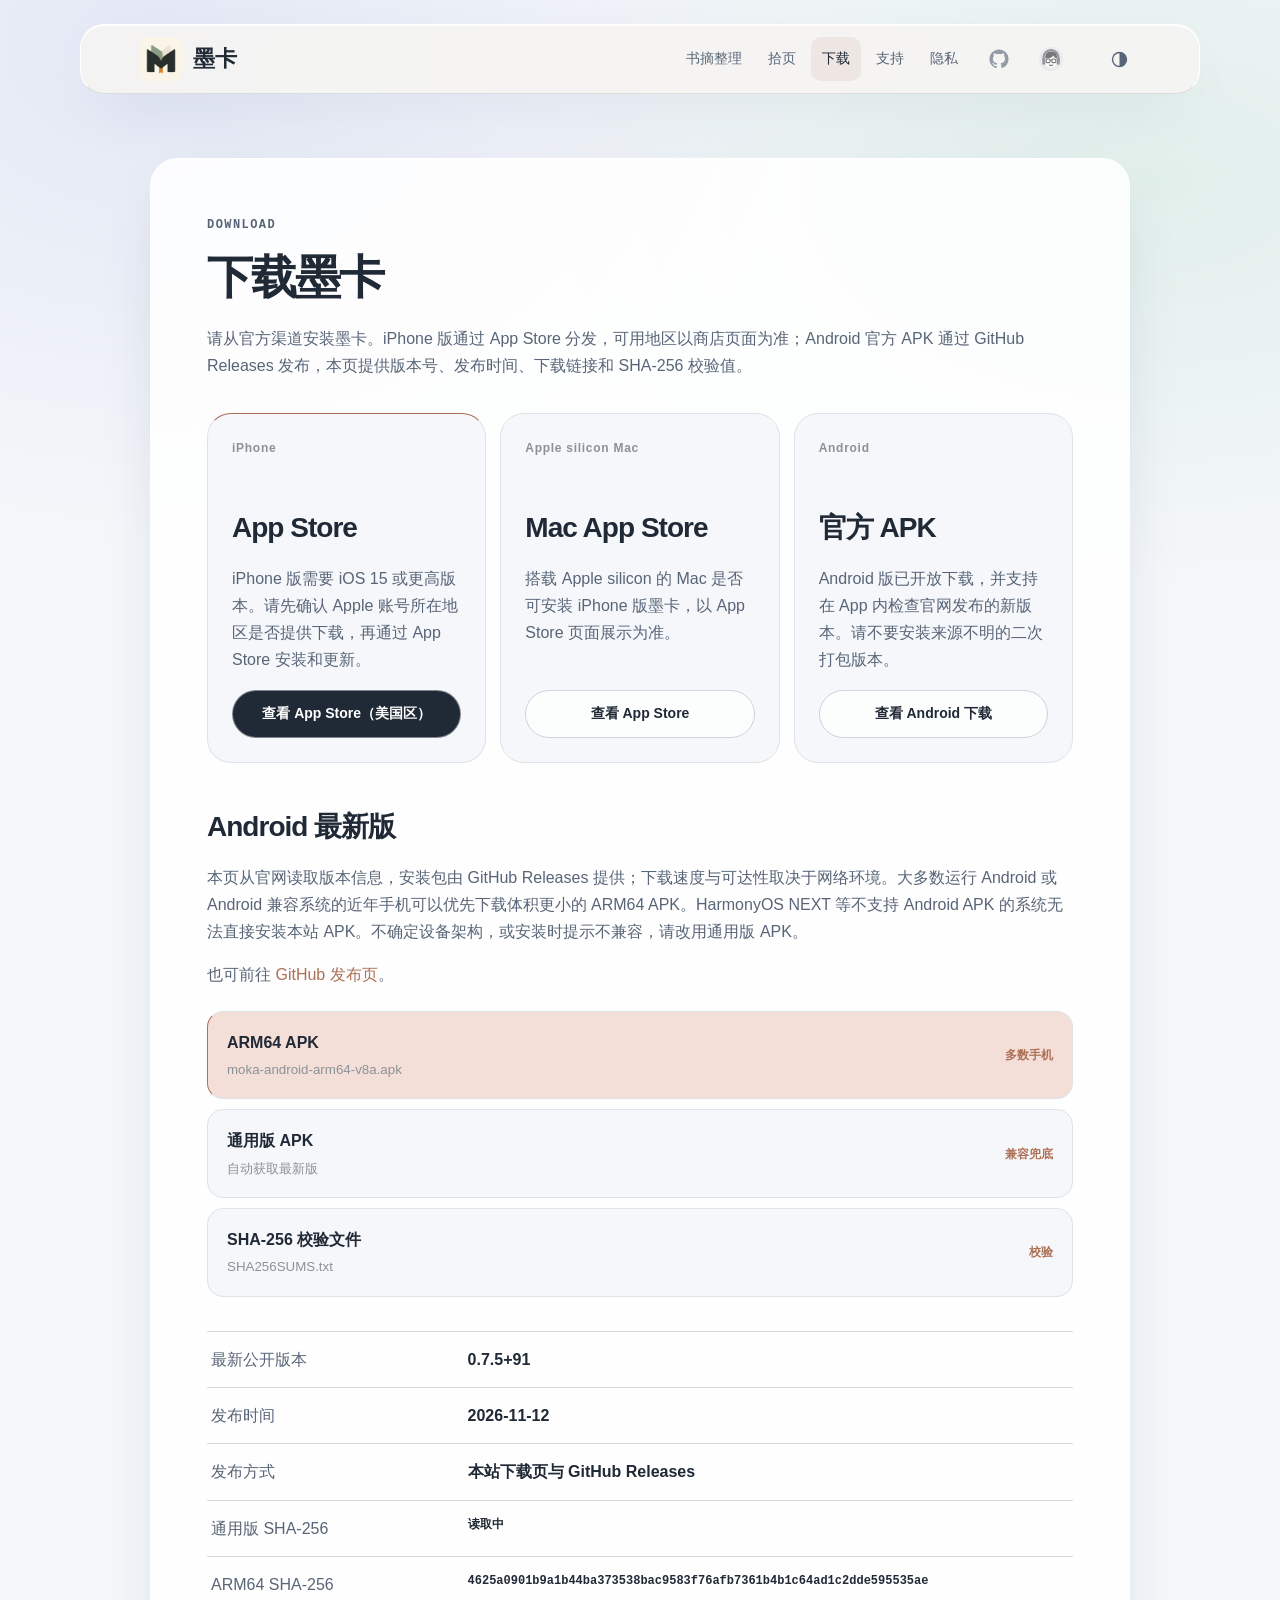
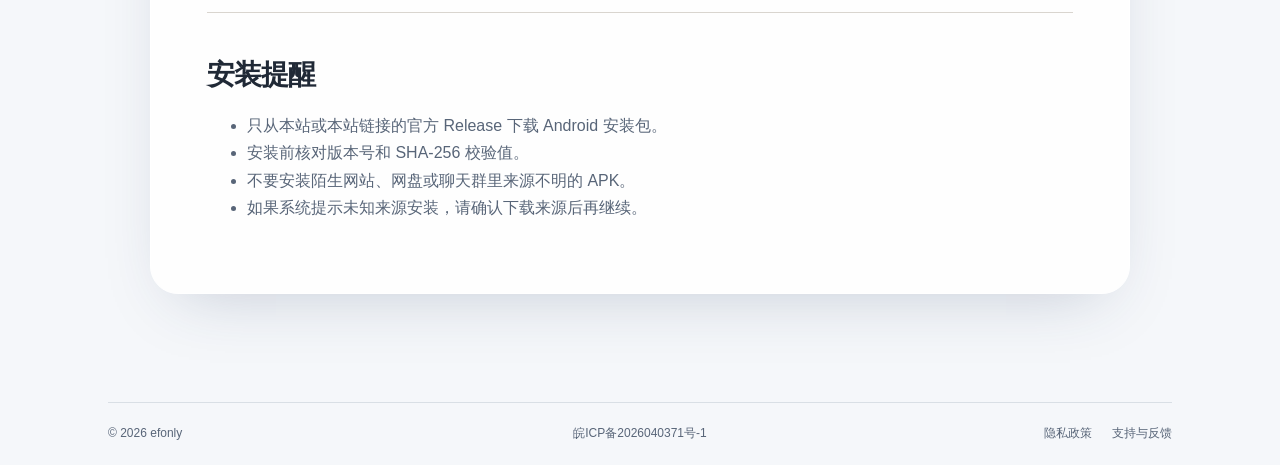
==== commit 8fc9b37d: "Publish Android 0.7.5+91" ====
--- a/download.html
+++ b/download.html
@@ -9,7 +9,7 @@
     <link rel="describedby" href="llms.txt" type="text/plain">
     <link rel="icon" href="assets/moka.png?v=73ec5e3a110d">
     <link rel="stylesheet" href="assets/styles.css?v=14bc5645d0e8">
-  <link rel="stylesheet" href="assets/design.css?v=405dc7890cb4"></head>
+  <link rel="stylesheet" href="assets/design.css?v=d77e52103e36"></head>
   <body class="product-site">
     <header class="site-header">
       <a class="brand" href="index.html" aria-label="墨卡首页">
@@ -119,7 +119,7 @@
       </section>
     </main>
 
-    <footer class="site-footer"><span>© 2026 efonly</span><span>墨卡 Moka</span><a href="privacy.html">隐私政策</a><a href="support.html">支持与反馈</a><span>皖ICP备2026040371号-1</span></footer>
+    <footer class="site-footer"><span class="footer-copyright">© 2026 efonly</span><p class="site-registration"><a href="https://beian.miit.gov.cn/" target="_blank" rel="noopener noreferrer">皖ICP备2026040371号-1</a></p><div class="footer-links"><a href="privacy.html">隐私政策</a><a href="support.html">支持与反馈</a></div></footer>
     <script>
       (() => {
         const setText = (selector, value) => {
--- a/assets/design.css
+++ b/assets/design.css
@@ -145,3 +145,21 @@
   .shell>.header { gap:8px; }
   .shell>.header .home-nav { gap:12px; }
 }
+
+/* Compact footer: copyright, centered registration, useful links. */
+.shell { min-height:100svh; display:flex; flex-direction:column; }
+.shell > main { flex:1; }
+.shell > .footer, .product-site .site-footer { display:grid; grid-template-columns:1fr auto 1fr; align-items:center; width:calc(100% - 48px); max-width:1064px; margin:24px auto 0; padding:16px 0; gap:12px; border-top:1px solid #d9dfe5; color:var(--body-muted); font-size:12px; line-height:1.8; }
+.footer-copyright { white-space:nowrap; }
+.footer-links { display:flex; justify-content:flex-end; gap:20px; }
+.footer-links a { white-space:nowrap; text-decoration:none; }
+.site-registration { margin:0; text-align:center; font-size:12px; font-weight:400; line-height:1.8; color:var(--body-muted); }
+.site-registration a { display:inline-block; padding:4px 0; color:inherit; text-decoration:none; text-underline-offset:4px; white-space:nowrap; }
+.site-registration a:hover { color:var(--body-ink); text-decoration:underline; }
+:root[data-appearance="dark"] .shell > .footer { border-color:var(--rule); }
+@media(max-width:600px) {
+ .shell > .footer, .product-site .site-footer { width:calc(100% - 32px); grid-template-columns:auto 1fr; padding:12px 0; gap:4px 12px; margin-top:20px; }
+ .footer-links { grid-column:2; grid-row:1; gap:16px; }
+ .product-site .site-registration { grid-column:1 / -1; grid-row:2; }
+ .shell > .footer .site-registration { justify-self:end; }
+}
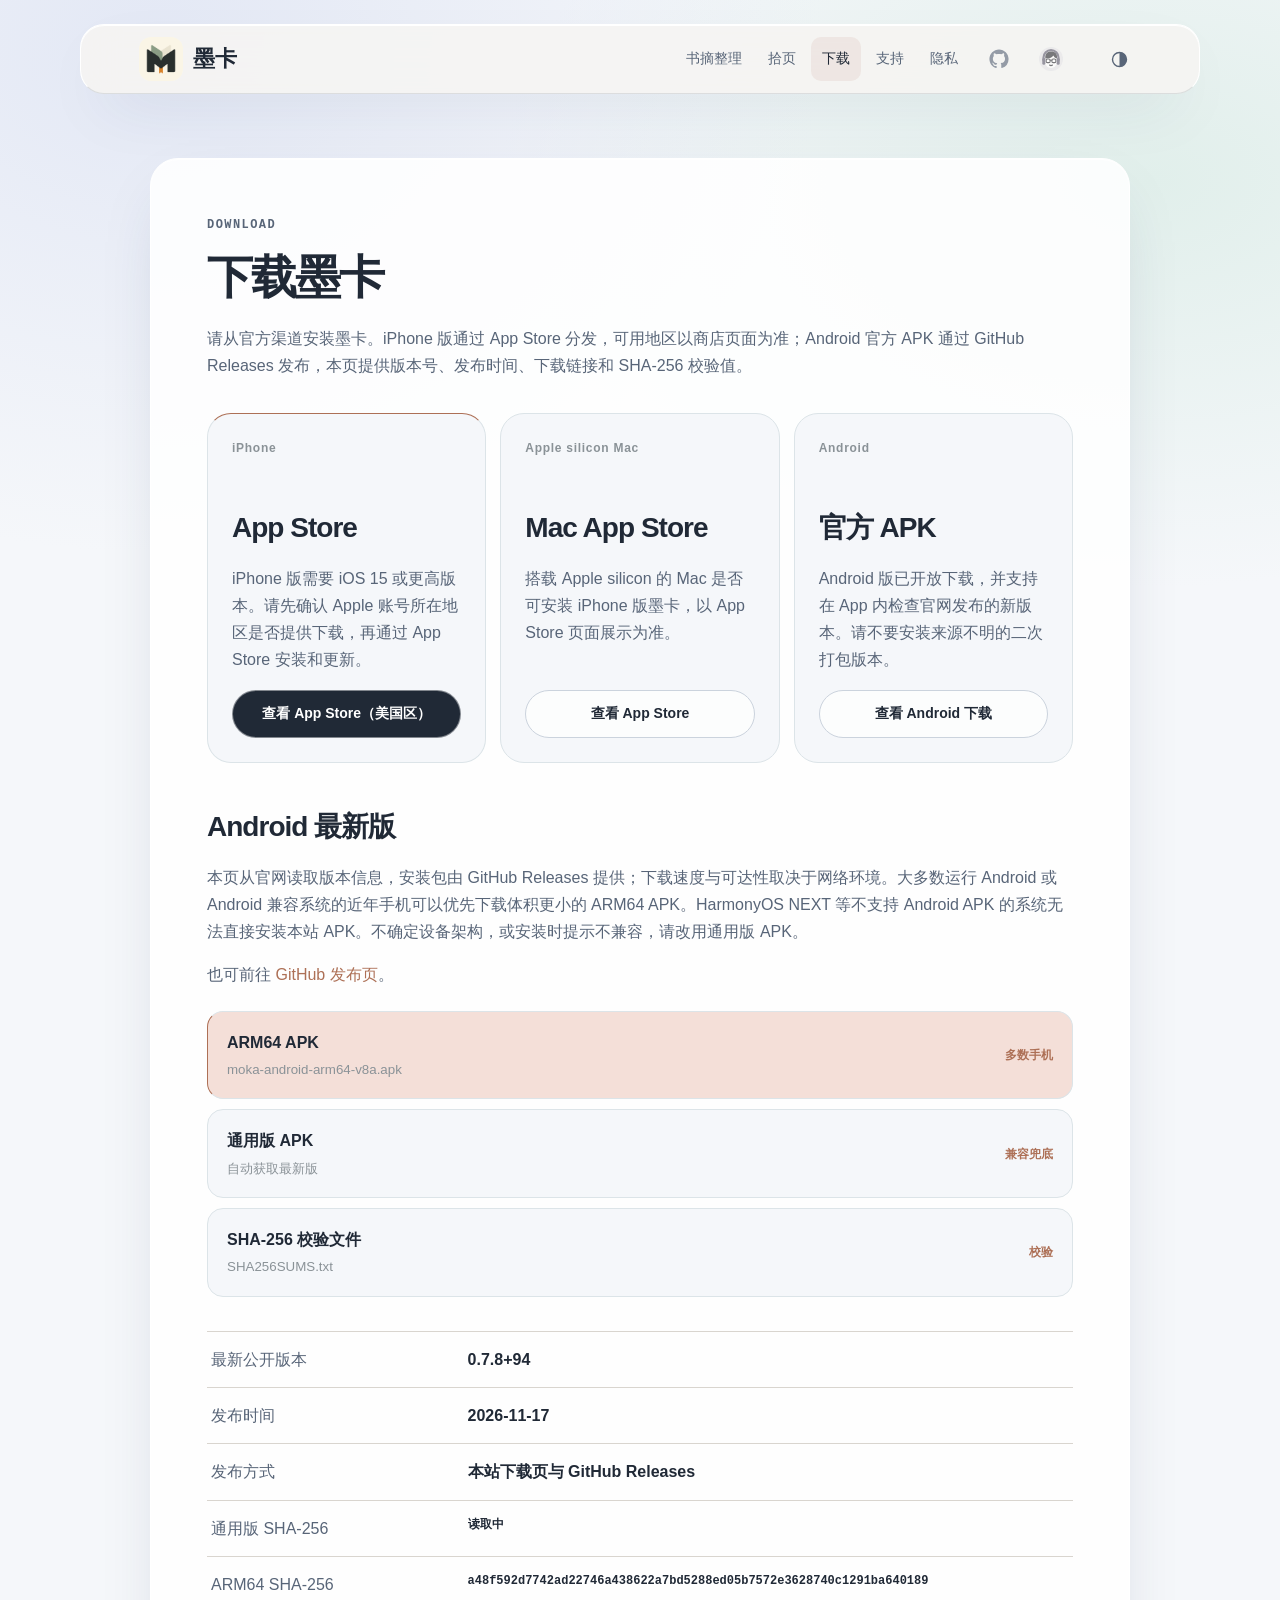
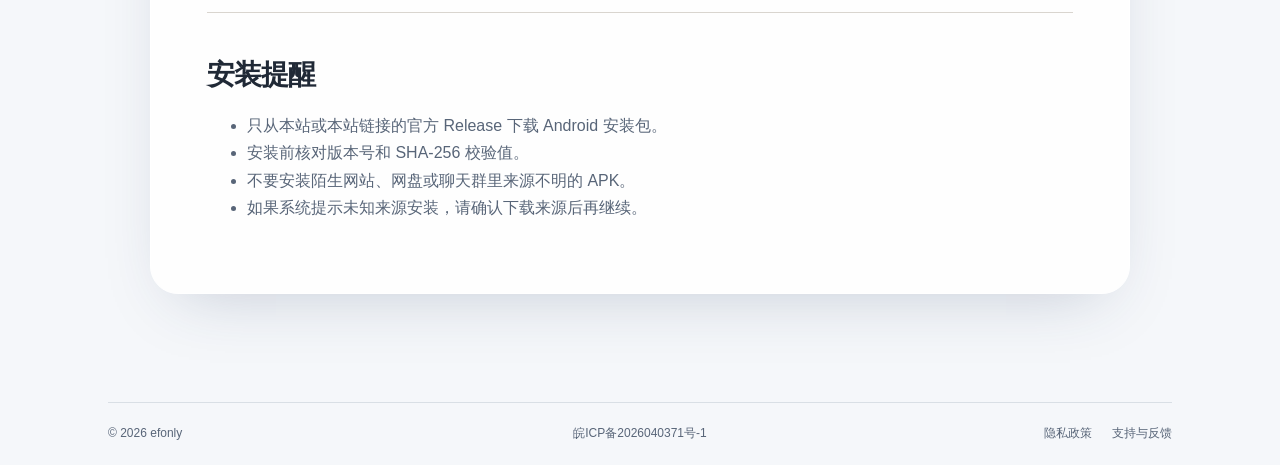
==== commit 69f0df92: "发布墨卡 Android 0.7.8+94" ====
--- a/download.html
+++ b/download.html
@@ -9,7 +9,25 @@
     <link rel="describedby" href="llms.txt" type="text/plain">
     <link rel="icon" href="assets/moka.png?v=73ec5e3a110d">
     <link rel="stylesheet" href="assets/styles.css?v=14bc5645d0e8">
-  <link rel="stylesheet" href="assets/design.css?v=d77e52103e36"></head>
+  <link rel="stylesheet" href="assets/design.css?v=d77e52103e36">
+<link rel="canonical" href="https://moka.efonly.cc/download.html">
+<meta property="og:type" content="website">
+<meta property="og:site_name" content="墨卡 Moka">
+<meta property="og:title" content="下载 | 墨卡">
+<meta property="og:description" content="墨卡官方下载入口。">
+<meta property="og:url" content="https://moka.efonly.cc/download.html">
+<meta property="og:locale" content="zh_CN">
+<meta property="og:image" content="https://moka.efonly.cc/assets/moka.png?v=73ec5e3a110d">
+<meta property="og:image:type" content="image/png">
+<meta property="og:image:width" content="1024">
+<meta property="og:image:height" content="1024">
+<meta property="og:image:alt" content="墨卡 Moka 图标">
+<meta name="twitter:card" content="summary">
+<meta name="twitter:title" content="下载 | 墨卡">
+<meta name="twitter:description" content="墨卡官方下载入口。">
+<meta name="twitter:image" content="https://moka.efonly.cc/assets/moka.png?v=73ec5e3a110d">
+<meta name="twitter:image:alt" content="墨卡 Moka 图标">
+</head>
   <body class="product-site">
     <header class="site-header">
       <a class="brand" href="index.html" aria-label="墨卡首页">
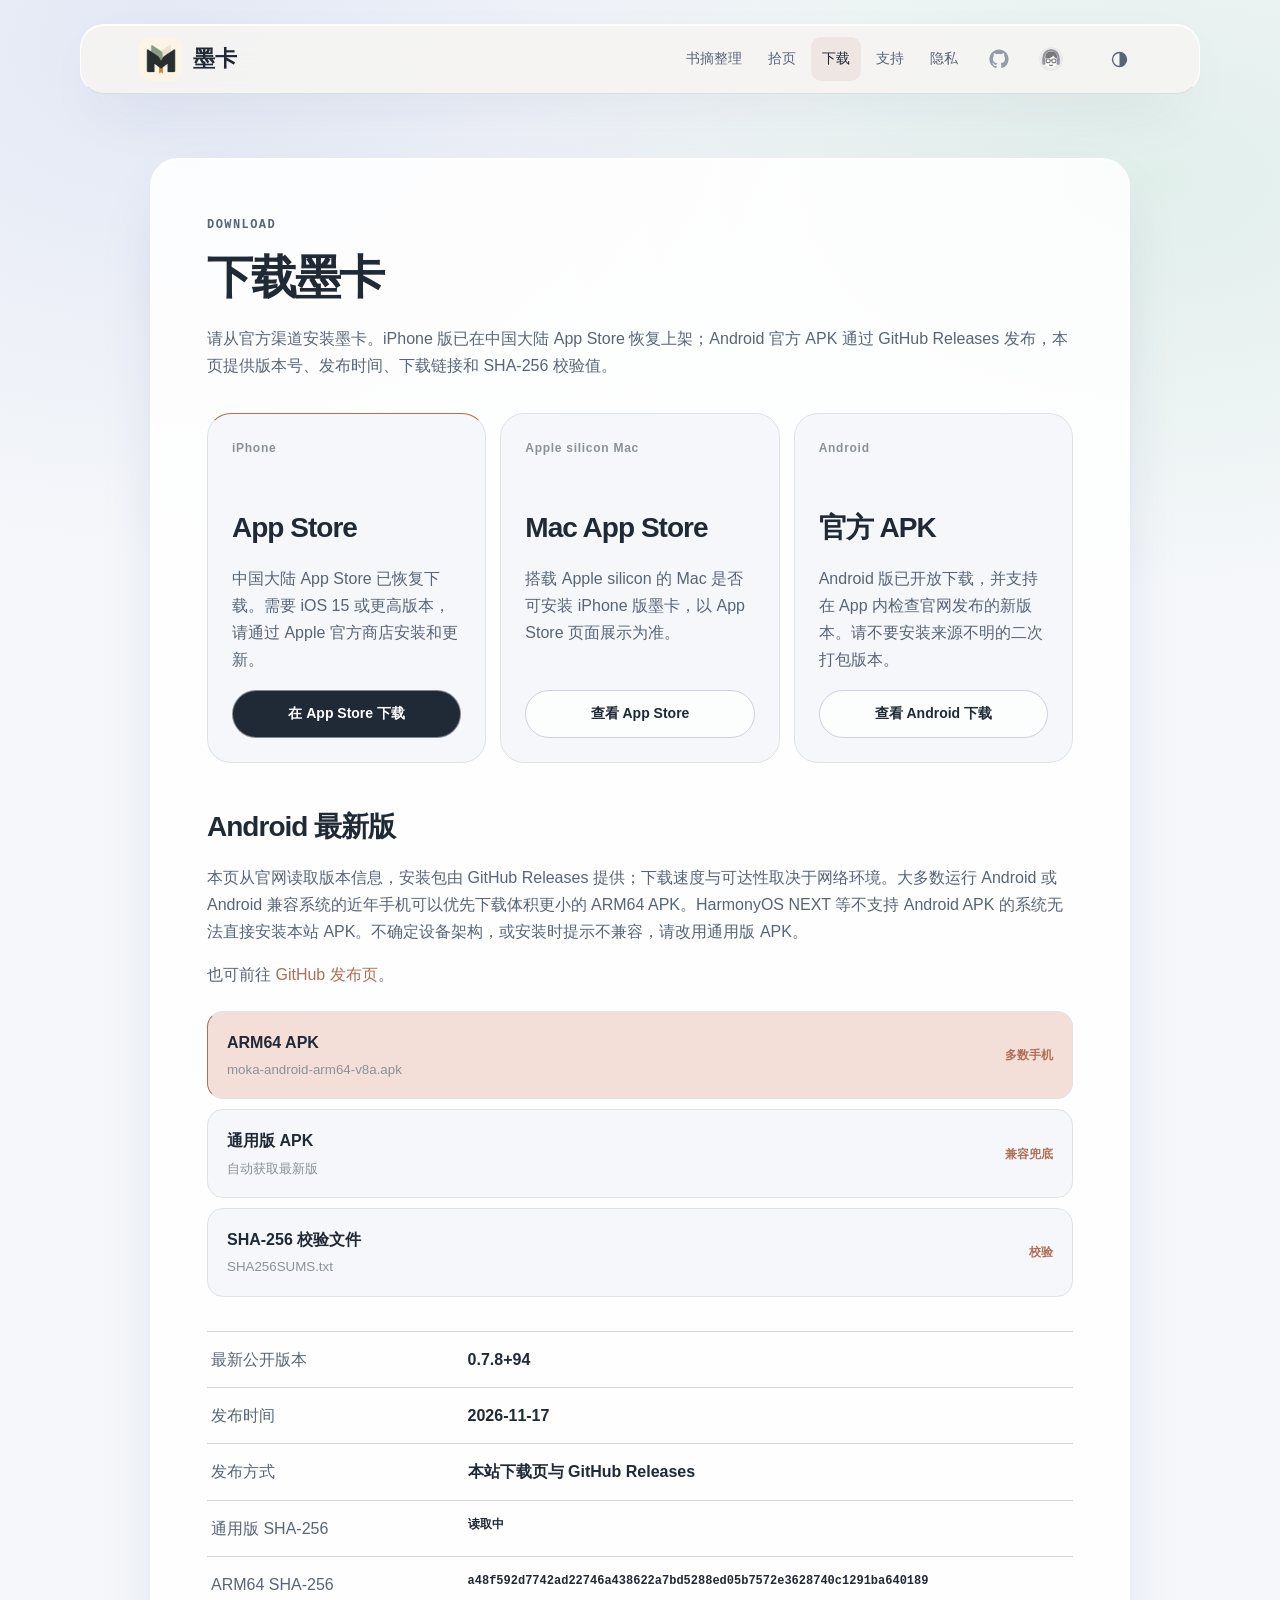
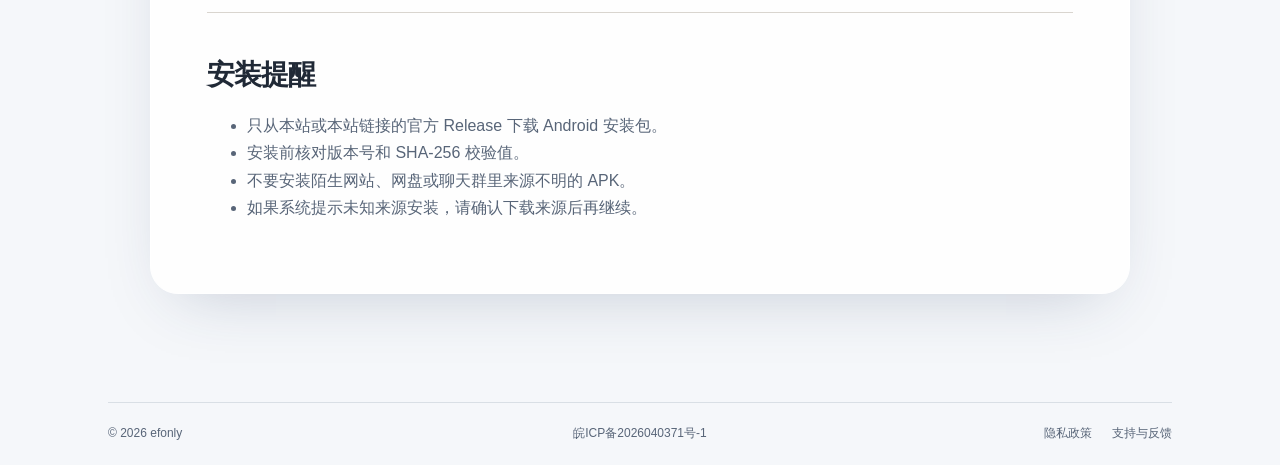
==== commit 4367356c: "同步墨卡大陆区下载与功能说明" ====
--- a/download.html
+++ b/download.html
@@ -53,20 +53,20 @@
       <section class="doc-body">
         <p class="eyebrow">Download</p>
         <h1>下载墨卡</h1>
-        <p>请从官方渠道安装墨卡。iPhone 版通过 App Store 分发，可用地区以商店页面为准；Android 官方 APK 通过 GitHub Releases 发布，本页提供版本号、发布时间、下载链接和 SHA-256 校验值。</p>
+        <p>请从官方渠道安装墨卡。iPhone 版已在中国大陆 App Store 恢复上架；Android 官方 APK 通过 GitHub Releases 发布，本页提供版本号、发布时间、下载链接和 SHA-256 校验值。</p>
 
         <div class="download-grid">
           <article class="download-card accent">
             <span class="label">iPhone</span>
             <h2>App Store</h2>
-            <p>iPhone 版需要 iOS 15 或更高版本。请先确认 Apple 账号所在地区是否提供下载，再通过 App Store 安装和更新。</p>
-            <a class="button primary" href="https://apps.apple.com/us/app/%E5%A2%A8%E5%8D%A1-moka/id6775122875" target="_blank" rel="noopener noreferrer">查看 App Store（美国区）</a>
+            <p>中国大陆 App Store 已恢复下载。需要 iOS 15 或更高版本，请通过 Apple 官方商店安装和更新。</p>
+            <a class="button primary" href="https://apps.apple.com/cn/app/%E5%A2%A8%E5%8D%A1-moka/id6775122875" target="_blank" rel="noopener noreferrer">在 App Store 下载</a>
           </article>
           <article class="download-card">
             <span class="label">Apple silicon Mac</span>
             <h2>Mac App Store</h2>
             <p>搭载 Apple silicon 的 Mac 是否可安装 iPhone 版墨卡，以 App Store 页面展示为准。</p>
-            <a class="button secondary" href="https://apps.apple.com/us/app/%E5%A2%A8%E5%8D%A1-moka/id6775122875" target="_blank" rel="noopener noreferrer">查看 App Store</a>
+            <a class="button secondary" href="https://apps.apple.com/cn/app/%E5%A2%A8%E5%8D%A1-moka/id6775122875" target="_blank" rel="noopener noreferrer">查看 App Store</a>
           </article>
           <article class="download-card">
             <span class="label">Android</span>
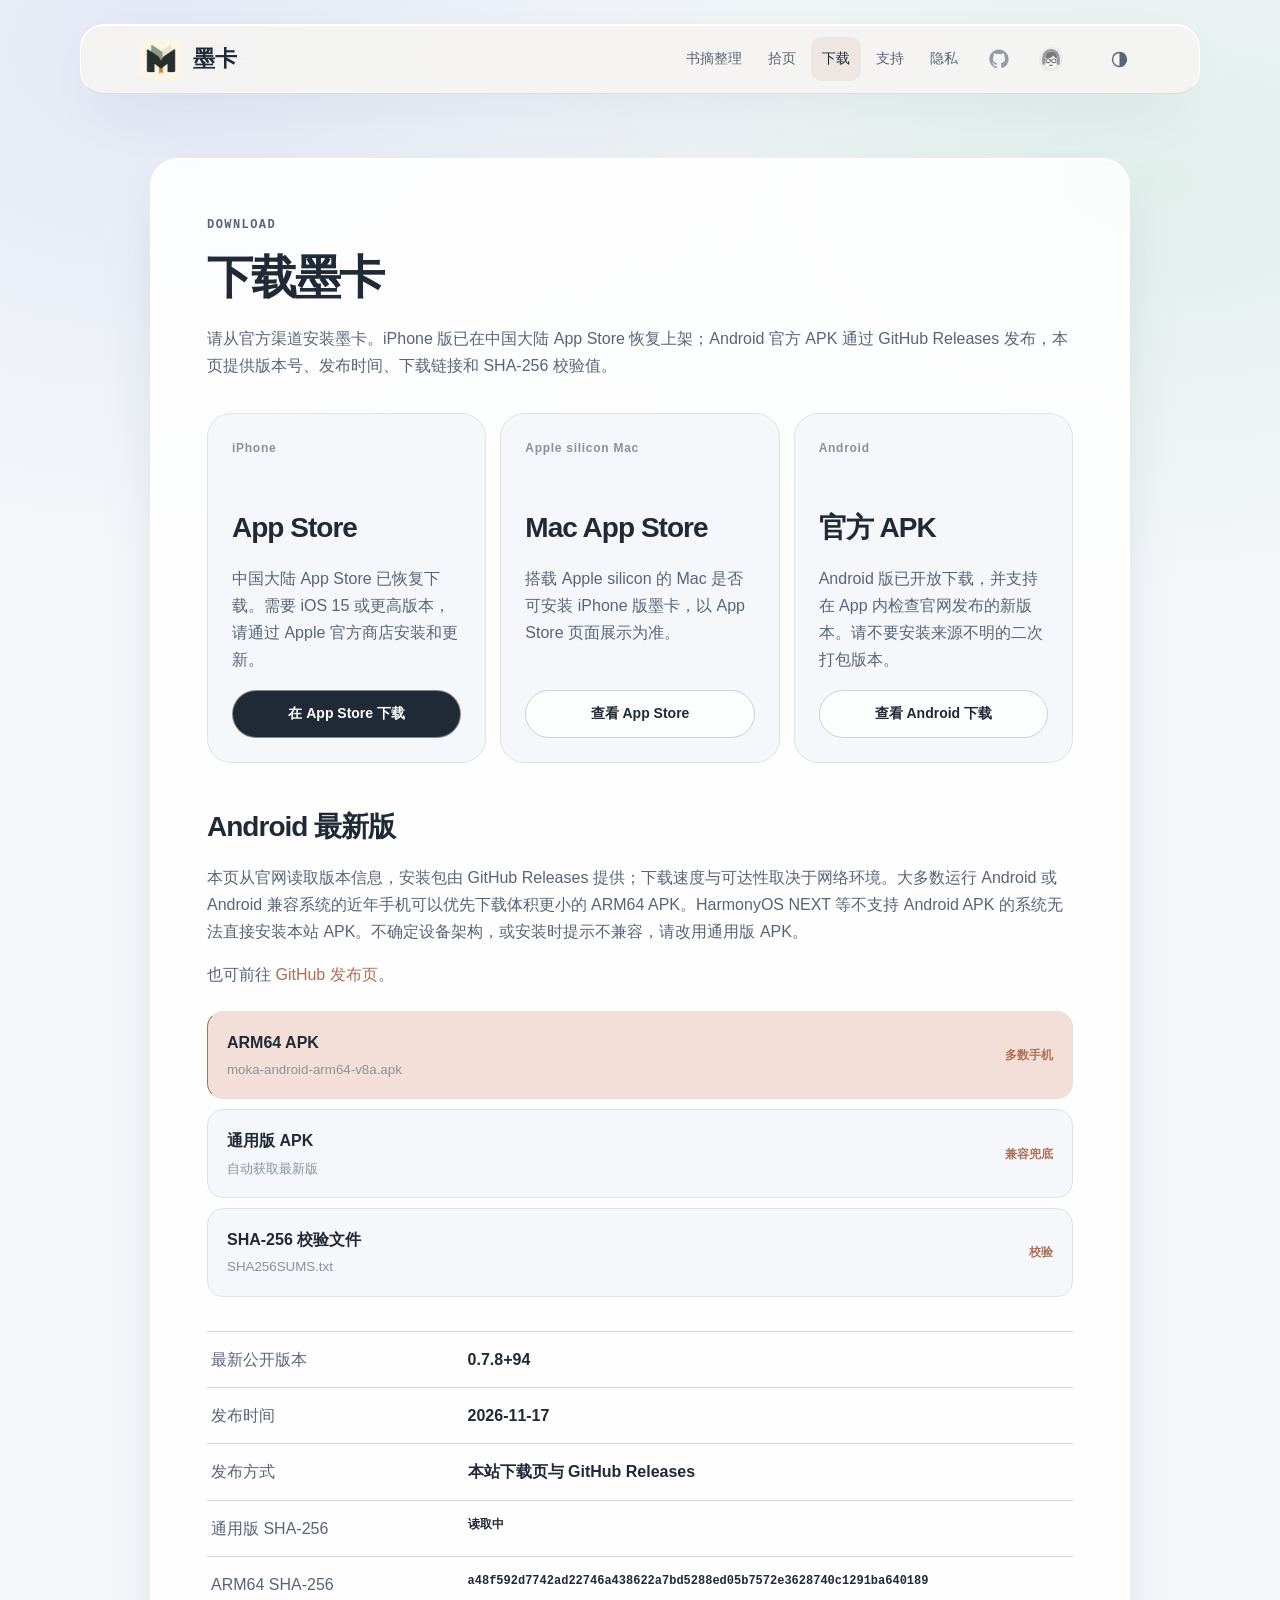
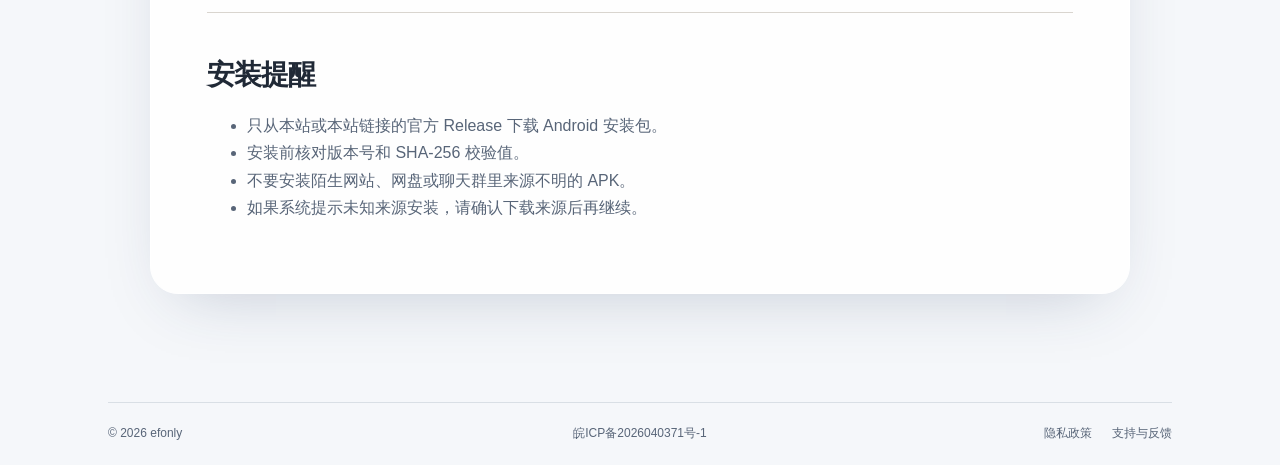
==== commit 96a3e1af: "统一墨卡下载卡片边框" ====
--- a/download.html
+++ b/download.html
@@ -56,7 +56,7 @@
         <p>请从官方渠道安装墨卡。iPhone 版已在中国大陆 App Store 恢复上架；Android 官方 APK 通过 GitHub Releases 发布，本页提供版本号、发布时间、下载链接和 SHA-256 校验值。</p>
 
         <div class="download-grid">
-          <article class="download-card accent">
+          <article class="download-card">
             <span class="label">iPhone</span>
             <h2>App Store</h2>
             <p>中国大陆 App Store 已恢复下载。需要 iOS 15 或更高版本，请通过 Apple 官方商店安装和更新。</p>
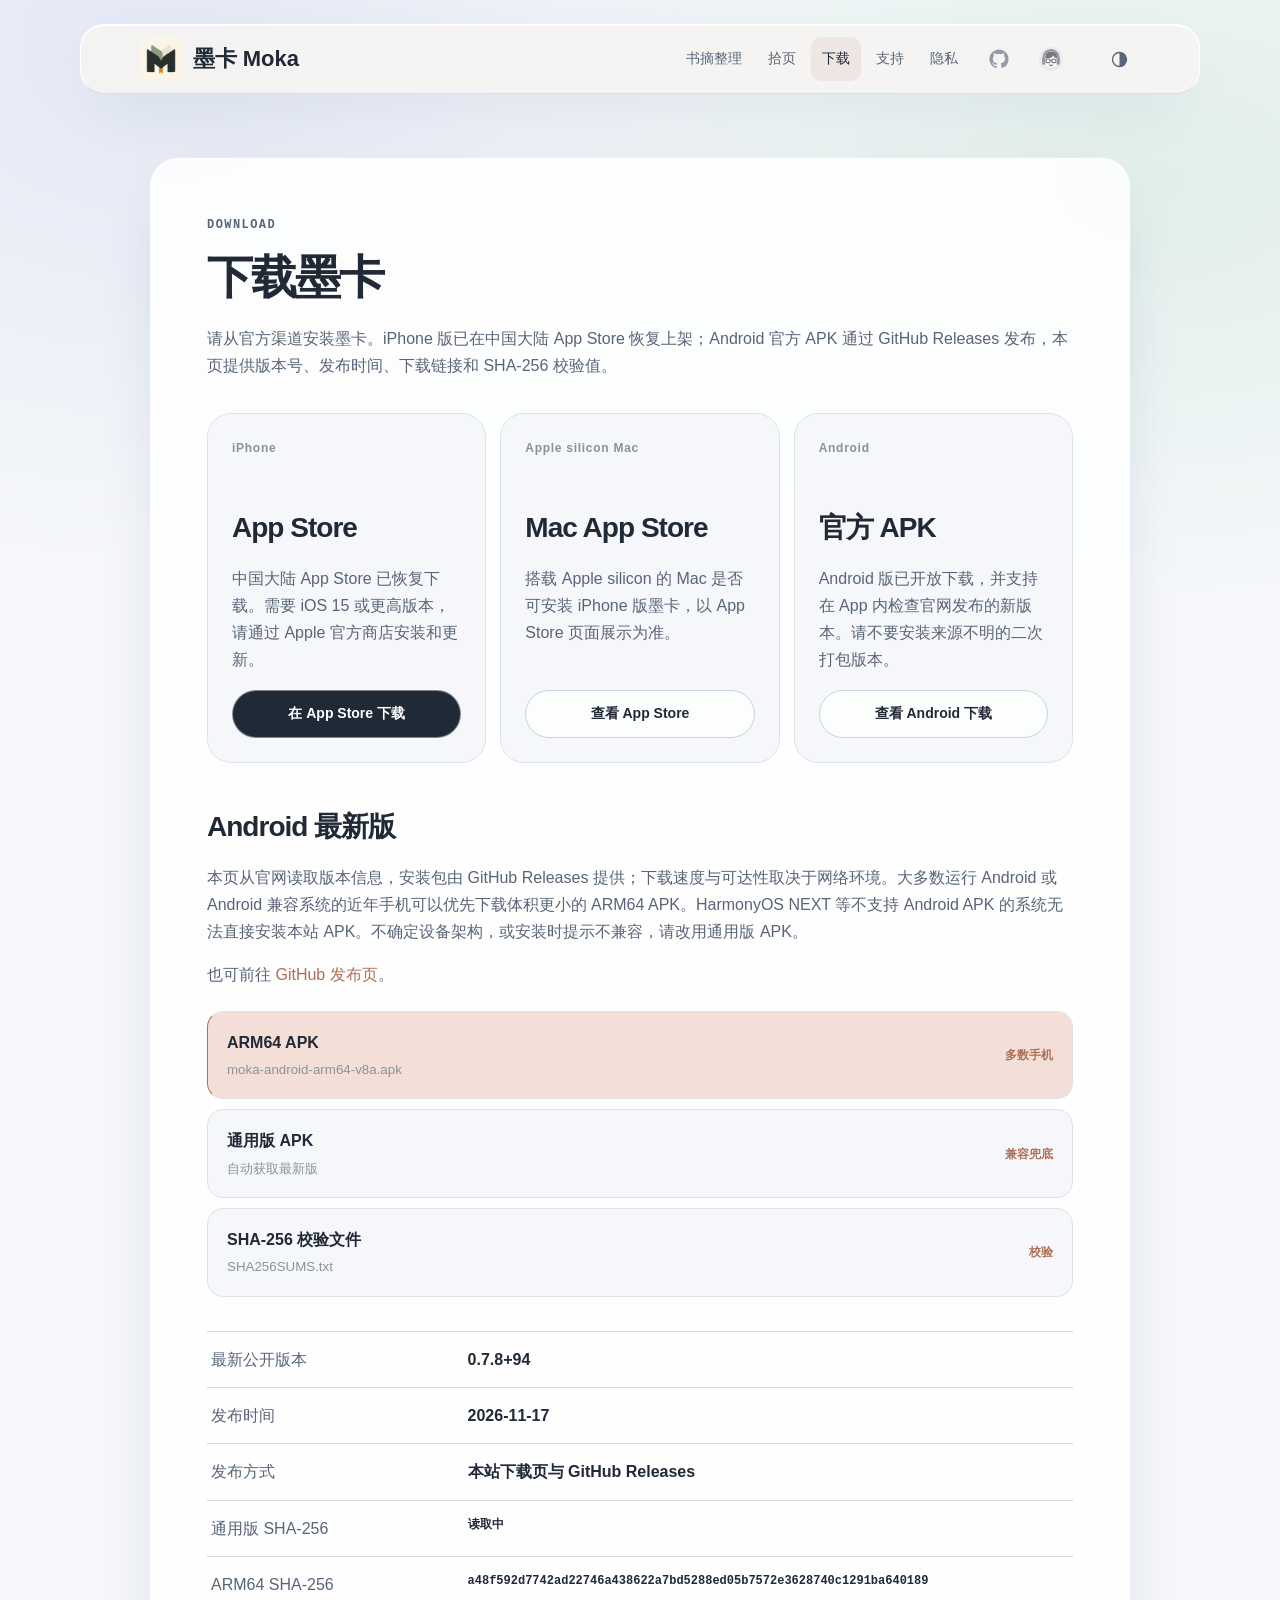
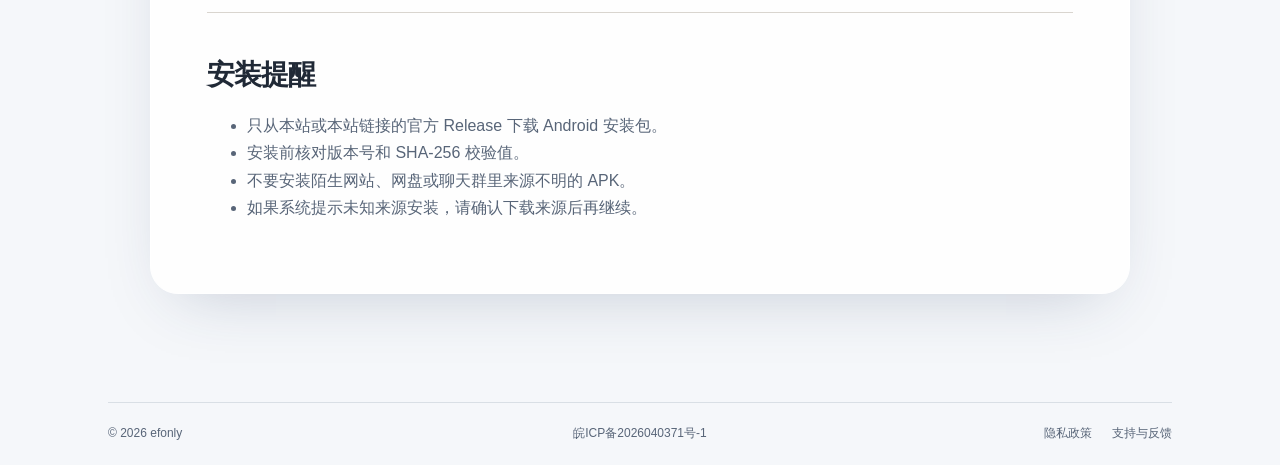
==== commit c95c48f1: "统一导航品牌为墨卡 Moka" ====
--- a/download.html
+++ b/download.html
@@ -8,7 +8,7 @@
     <meta name="description" content="墨卡官方下载入口。">
     <link rel="describedby" href="llms.txt" type="text/plain">
     <link rel="icon" href="assets/moka.png?v=73ec5e3a110d">
-    <link rel="stylesheet" href="assets/styles.css?v=14bc5645d0e8">
+    <link rel="stylesheet" href="assets/styles.css?v=0249830a5b6a">
   <link rel="stylesheet" href="assets/design.css?v=d77e52103e36">
 <link rel="canonical" href="https://moka.efonly.cc/download.html">
 <meta property="og:type" content="website">
@@ -32,7 +32,7 @@
     <header class="site-header">
       <a class="brand" href="index.html" aria-label="墨卡首页">
         <img src="assets/moka.png?v=73ec5e3a110d" alt="">
-        <span>墨卡</span>
+        <span>墨卡 Moka</span>
       </a>
       <nav class="nav" aria-label="主导航">
         <a class="nav-product" href="index.html#organize">书摘整理</a>
--- a/assets/styles.css
+++ b/assets/styles.css
@@ -1256,10 +1256,20 @@
   .site-header {
     min-height: 62px;
     padding: 10px 14px;
-  }
-
-  .brand span {
-    display: none;
+    gap: 8px;
+  }
+
+  .brand {
+    font-size: 17px;
+    white-space: nowrap;
+  }
+
+  .brand img {
+    width: 34px;
+    height: 34px;
+    min-width: 34px;
+    min-height: 34px;
+    flex-basis: 34px;
   }
 
   .nav {
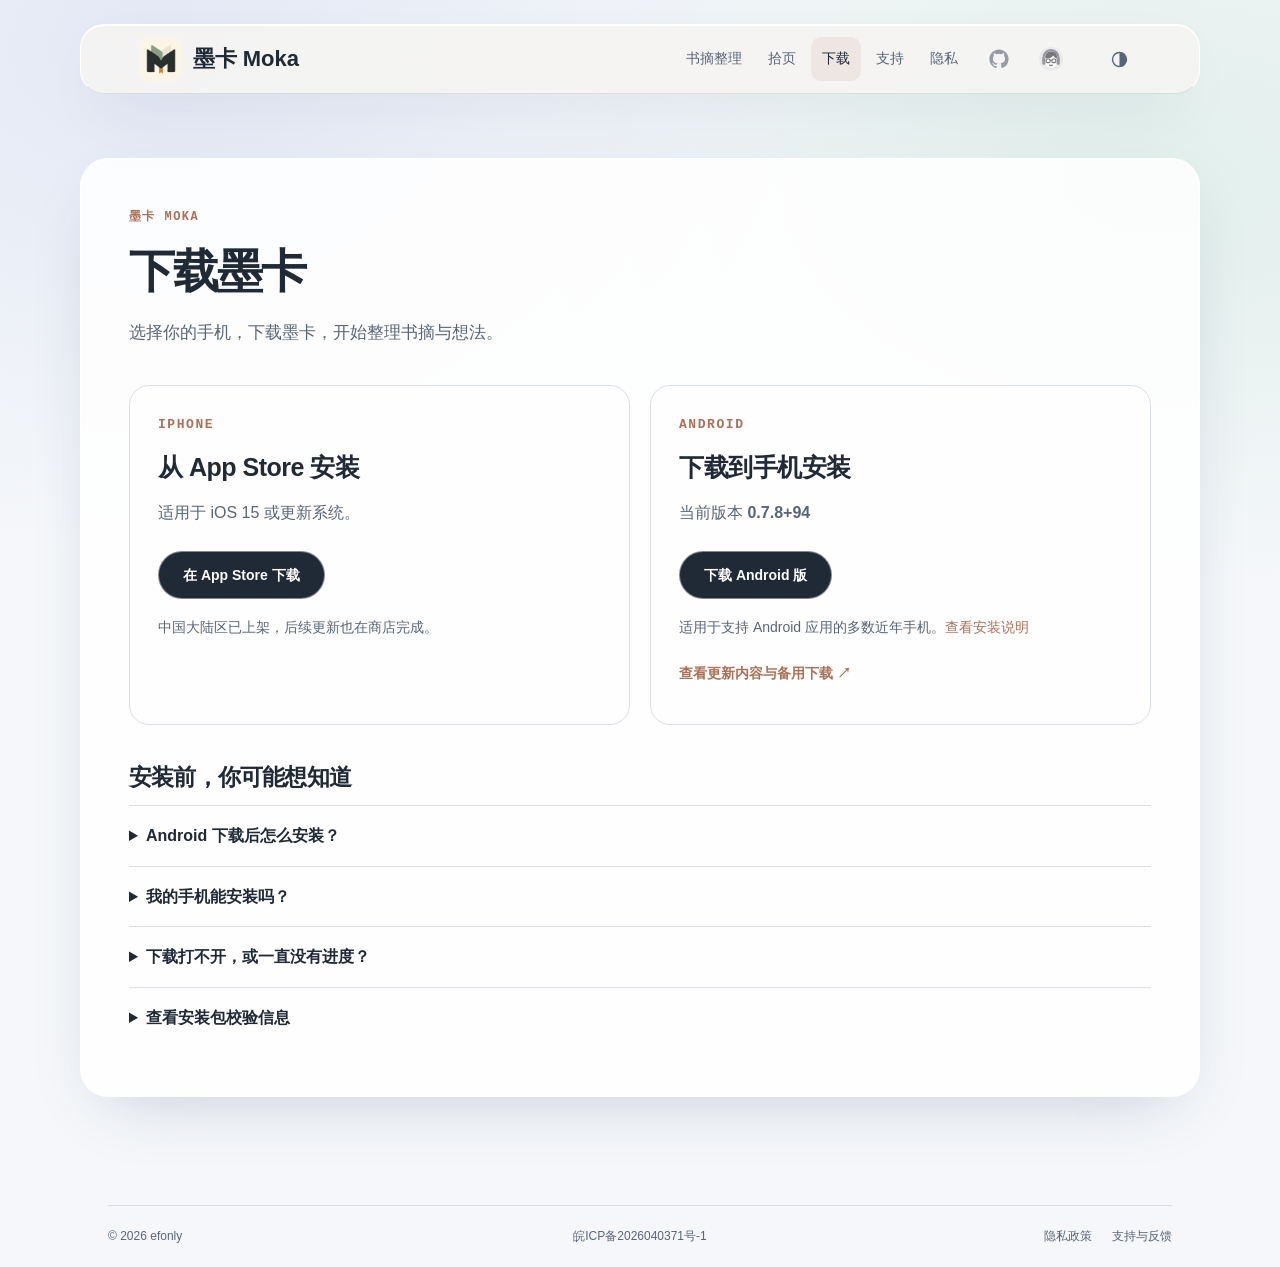
==== commit f79c2423: "同步墨卡官网布局与下载帮助优化" ====
--- a/download.html
+++ b/download.html
@@ -9,7 +9,7 @@
     <link rel="describedby" href="llms.txt" type="text/plain">
     <link rel="icon" href="assets/moka.png?v=73ec5e3a110d">
     <link rel="stylesheet" href="assets/styles.css?v=0249830a5b6a">
-  <link rel="stylesheet" href="assets/design.css?v=d77e52103e36">
+  <link rel="stylesheet" href="assets/design.css?v=6422566b8742">
 <link rel="canonical" href="https://moka.efonly.cc/download.html">
 <meta property="og:type" content="website">
 <meta property="og:site_name" content="墨卡 Moka">
@@ -49,93 +49,32 @@
       <a class="back-home" href="https://efonly.cc/" aria-label="返回 efonly 主站" title="返回 efonly 主站"><img src="assets/efonly.svg?v=29b9c1b591b3" alt="" width="28" height="28"></a></nav>
     </header>
 
-    <main class="document">
-      <section class="doc-body">
-        <p class="eyebrow">Download</p>
-        <h1>下载墨卡</h1>
-        <p>请从官方渠道安装墨卡。iPhone 版已在中国大陆 App Store 恢复上架；Android 官方 APK 通过 GitHub Releases 发布，本页提供版本号、发布时间、下载链接和 SHA-256 校验值。</p>
-
-        <div class="download-grid">
-          <article class="download-card">
-            <span class="label">iPhone</span>
-            <h2>App Store</h2>
-            <p>中国大陆 App Store 已恢复下载。需要 iOS 15 或更高版本，请通过 Apple 官方商店安装和更新。</p>
-            <a class="button primary" href="https://apps.apple.com/cn/app/%E5%A2%A8%E5%8D%A1-moka/id6775122875" target="_blank" rel="noopener noreferrer">在 App Store 下载</a>
-          </article>
-          <article class="download-card">
-            <span class="label">Apple silicon Mac</span>
-            <h2>Mac App Store</h2>
-            <p>搭载 Apple silicon 的 Mac 是否可安装 iPhone 版墨卡，以 App Store 页面展示为准。</p>
-            <a class="button secondary" href="https://apps.apple.com/cn/app/%E5%A2%A8%E5%8D%A1-moka/id6775122875" target="_blank" rel="noopener noreferrer">查看 App Store</a>
-          </article>
-          <article class="download-card">
-            <span class="label">Android</span>
-            <h2>官方 APK</h2>
-            <p>Android 版已开放下载，并支持在 App 内检查官网发布的新版本。请不要安装来源不明的二次打包版本。</p>
-            <a class="button secondary" href="#android">查看 Android 下载</a>
-          </article>
-        </div>
-
-        <h2 id="android">Android 最新版</h2>
-        <p class="download-note">本页从官网读取版本信息，安装包由 GitHub Releases 提供；下载速度与可达性取决于网络环境。大多数运行 Android 或 Android 兼容系统的近年手机可以优先下载体积更小的 ARM64 APK。HarmonyOS NEXT 等不支持 Android APK 的系统无法直接安装本站 APK。不确定设备架构，或安装时提示不兼容，请改用通用版 APK。</p>
-
-        <p>也可前往 <a href="https://github.com/barks-sun/moka-site/releases/latest">GitHub 发布页</a>。</p>
-        <div class="apk-list">
-          <a class="apk-link primary-apk" href="https://github.com/barks-sun/moka-site/releases/latest/download/moka-android-arm64-v8a.apk" data-android-package="arm64-v8a">
-            <span>
-              <strong>ARM64 APK</strong>
-              <small data-android-file="arm64-v8a">自动获取最新版</small>
-            </span>
-            <em>多数手机</em>
-          </a>
-          <a class="apk-link" href="https://github.com/barks-sun/moka-site/releases/latest/download/moka-android.apk" data-android-package="universal">
-            <span>
-              <strong>通用版 APK</strong>
-              <small data-android-file="universal">自动获取最新版</small>
-            </span>
-            <em>兼容兜底</em>
-          </a>
-          <a class="apk-link" href="https://github.com/barks-sun/moka-site/releases/latest/download/SHA256SUMS.txt" data-android-checksum-link>
-            <span>
-              <strong>SHA-256 校验文件</strong>
-              <small>SHA256SUMS.txt</small>
-            </span>
-            <em>校验</em>
-          </a>
-        </div>
-
-        <div class="release-table" role="table" aria-label="Android 发布信息">
-          <div role="row">
-            <span role="cell">最新公开版本</span>
-            <strong role="cell" data-android-version>读取中</strong>
-          </div>
-          <div role="row">
-            <span role="cell">发布时间</span>
-            <strong role="cell" data-android-released-at>读取中</strong>
-          </div>
-          <div role="row">
-            <span role="cell">发布方式</span>
-            <strong role="cell">本站下载页与 GitHub Releases</strong>
-          </div>
-          <div role="row">
-            <span role="cell">通用版 SHA-256</span>
-            <strong role="cell" class="checksum" data-android-sha="universal">读取中</strong>
-          </div>
-          <div role="row">
-            <span role="cell">ARM64 SHA-256</span>
-            <strong role="cell" class="checksum" data-android-sha="arm64-v8a">读取中</strong>
-          </div>
-        </div>
-
-        <h2>安装提醒</h2>
-        <ul>
-          <li>只从本站或本站链接的官方 Release 下载 Android 安装包。</li>
-          <li>安装前核对版本号和 SHA-256 校验值。</li>
-          <li>不要安装陌生网站、网盘或聊天群里来源不明的 APK。</li>
-          <li>如果系统提示未知来源安装，请确认下载来源后再继续。</li>
-        </ul>
-      </section>
-    </main>
+    <main class="document download-page">
+<section class="doc-body">
+<header class="page-intro"><p class="eyebrow">墨卡 Moka</p><h1>下载墨卡</h1><p>选择你的手机，下载墨卡，开始整理书摘与想法。</p></header>
+<div class="install-options">
+<section class="install-option" aria-labelledby="iphone-title">
+<p class="eyebrow">iPhone</p><h2 id="iphone-title">从 App Store 安装</h2>
+<p>适用于 iOS 15 或更新系统。</p>
+<a class="button primary" href="https://apps.apple.com/cn/app/%E5%A2%A8%E5%8D%A1-moka/id6775122875" target="_blank" rel="noopener noreferrer">在 App Store 下载</a>
+<p class="install-caption">中国大陆区已上架，后续更新也在商店完成。</p>
+</section>
+<section class="install-option" id="android" aria-labelledby="android-title">
+<p class="eyebrow">Android</p><h2 id="android-title">下载到手机安装</h2>
+<p>当前版本 <strong data-android-version>读取中</strong></p>
+<a class="button primary" href="https://github.com/barks-sun/moka-site/releases/latest/download/moka-android-arm64-v8a.apk" data-android-package="arm64-v8a">下载 Android 版</a>
+<p class="install-caption">适用于支持 Android 应用的多数近年手机。<a href="#install-help">查看安装说明</a></p>
+<a class="text-link" href="https://github.com/barks-sun/moka-site/releases/latest">查看更新内容与备用下载 ↗</a>
+</section>
+</div>
+<section class="download-help" id="install-help"><h2>安装前，你可能想知道</h2>
+<details class="help-disclosure"><summary>Android 下载后怎么安装？</summary><p>在手机上打开下载的安装文件，按系统提示安装。如果提示需要允许浏览器安装应用，请确认文件来自本页后再开启权限。</p><p>更新时直接覆盖安装，保留原来的书摘和设置，不要先卸载。也可以在墨卡设置中检查更新。</p></details>
+<details class="help-disclosure"><summary>我的手机能安装吗？</summary><p>目前提供 ARM64 安装包，适用于多数近年的 Android 手机。不支持 Android 应用的系统（如 HarmonyOS NEXT）无法安装。若系统提示不兼容，请先核对设备支持情况，或到<a href="support.html">支持页</a>联系我们。</p></details>
+<details class="help-disclosure"><summary>下载打不开，或一直没有进度？</summary><p>安装文件由 GitHub 托管，连接速度取决于网络环境。可以稍后重试，或打开上方备用下载页。</p></details>
+<details class="help-disclosure"><summary>查看安装包校验信息</summary><p>校验值用于核对下载文件是否完整。需要手动检查时，可将文件的 SHA-256 与下方内容对照。</p><dl class="package-facts"><dt>发布日期</dt><dd data-android-released-at>读取中</dd><dt>文件名</dt><dd data-android-file="arm64-v8a">moka-android-arm64-v8a.apk</dd><dt>SHA-256</dt><dd><code data-android-sha="arm64-v8a">读取中</code></dd></dl><a data-android-checksum-link href="https://github.com/barks-sun/moka-site/releases/latest/download/SHA256SUMS.txt">下载校验文件</a></details>
+</section>
+</section>
+</main>
 
     <footer class="site-footer"><span class="footer-copyright">© 2026 efonly</span><p class="site-registration"><a href="https://beian.miit.gov.cn/" target="_blank" rel="noopener noreferrer">皖ICP备2026040371号-1</a></p><div class="footer-links"><a href="privacy.html">隐私政策</a><a href="support.html">支持与反馈</a></div></footer>
     <script>
@@ -184,7 +123,6 @@
               });
             }
             setPackage(data, "arm64-v8a");
-            setPackage(data, "universal");
           })
           .catch(() => {
             setText("[data-android-version]", "最新版");
--- a/assets/design.css
+++ b/assets/design.css
@@ -163,3 +163,86 @@
  .product-site .site-registration { grid-column:1 / -1; grid-row:2; }
  .shell > .footer .site-registration { justify-self:end; }
 }
+
+/* 产品下载与帮助：先呈现操作，再按需展开细节。 */
+.product-site .page-intro { margin:0 0 36px; }
+.product-site .page-intro p { max-width:42em; font-size:17px; line-height:1.8; }
+.product-site .page-intro .eyebrow { font-size:12px; color:var(--brand-accent); margin:0 0 14px; }
+.product-site .download-page { width:min(1120px,calc(100% - clamp(28px,6vw,80px))); }
+.product-site .download-page .doc-body { padding:clamp(24px,4vw,48px); }
+.install-options { display:grid; grid-template-columns:repeat(2,minmax(0,1fr)); gap:20px; }
+.product-site .install-option { padding:28px; border:1px solid #d9dfe5; border-radius:20px; background:var(--glass); min-width:0; scroll-margin-top:150px; }
+.product-site .install-option .eyebrow { font-size:13px; color:var(--brand-accent); margin:0 0 14px; }
+.product-site .install-option h2 { font-size:25px; margin:0 0 14px; letter-spacing:-.02em; }
+.product-site .install-option p { line-height:1.75; margin:12px 0; }
+.product-site .install-option .button { margin:12px 0 4px; }
+.product-site .install-caption,.product-site .platform-note { font-size:14px; color:var(--body-muted); }
+.text-link { display:inline-flex; align-items:center; min-height:44px; color:var(--brand-accent); font-size:14px; text-underline-offset:4px; }
+.install-single { display:grid; grid-template-columns:1fr 1fr; gap:12px 32px; align-items:center; }
+.install-actions { display:flex; flex-direction:column; align-items:flex-start; }
+.install-single .package-check,.install-single .download-status,.install-single noscript { grid-column:1/-1; }
+.install-single .package-check { margin-top:12px; }
+.product-site .download-status { margin:0; font-size:14px; }
+.download-status.is-ready { position:absolute; width:1px; height:1px; overflow:hidden; clip-path:inset(50%); white-space:nowrap; }
+.product-site .platform-note { margin:20px 0 0; }
+.product-site .download-help { margin-top:36px; }
+.product-site .download-help h2 { font-size:23px; margin:0 0 12px; }
+.product-site .help-disclosure { border:0; border-top:1px solid #d9dfe5; padding:0; scroll-margin-top:150px; }
+.product-site .help-disclosure summary { cursor:pointer; padding:17px 0; min-height:44px; font-family:inherit; font-size:16px; font-weight:600; line-height:1.6; color:var(--body-ink); }
+.product-site .help-disclosure summary:focus-visible { outline:3px solid var(--brand-accent); outline-offset:3px; border-radius:4px; }
+.product-site .help-disclosure p { font-size:15px; line-height:1.85; margin:0 0 16px; max-width:48em; }
+.product-site .help-disclosure code { display:block; overflow-wrap:anywhere; white-space:normal; font-size:12px; line-height:1.8; padding:12px; background:var(--paper); border-radius:8px; color:var(--body-ink); }
+.package-facts { display:grid; grid-template-columns:88px minmax(0,1fr); gap:12px 16px; font-size:14px; margin:20px 0; }
+.package-facts dt { color:var(--body-muted); }
+.package-facts dd { margin:0; overflow-wrap:anywhere; }
+.help-topics { display:flex; gap:8px; flex-wrap:wrap; margin:24px 0 32px; }
+.help-topics a { padding:8px 16px; border:1px solid #d9dfe5; border-radius:999px; color:var(--body-ink); text-decoration:none; font-size:14px; }
+.help-topics a:hover { background:var(--glass); border-color:var(--brand-accent); }
+.product-site .help-page .doc-body { max-width:880px; margin:auto; }
+:root[data-appearance="dark"] .install-option { border-color:var(--rule); background:var(--paper); }
+:root[data-appearance="dark"] :is(.help-disclosure,.help-topics a) { border-color:var(--rule); }
+/* 首页保留完整首屏示意，后续按内容组织，避免空置半屏。 */
+.refined-story .story-hero { padding:54px 0 60px; gap:56px; }
+.refined-story .story-row { padding:48px 0; gap:48px; }
+.refined-story .story-copy h1 { text-wrap:balance; }
+.refined-story .story-copy p { line-height:1.8; }
+.refined-story .story-text { display:block; }
+.refined-story .story-text .story-copy { max-width:none; display:grid; grid-template-columns:1fr 1.15fr; column-gap:64px; align-items:start; }
+.refined-story .story-text .eyebrow { grid-column:1; margin:0; }
+.refined-story .story-text h2 { grid-column:1; grid-row:2/5; margin-top:12px; }
+.refined-story .story-text .story-copy > p:not(.eyebrow),.refined-story .story-text .story-link { grid-column:2; margin-top:0; }
+.refined-story .story-text .story-copy > p:nth-of-type(2) { grid-row:2; }
+.refined-story .story-text .story-copy > p:nth-of-type(3) { grid-row:3; }
+.refined-story .story-text .story-link { grid-row:4; }
+.refined-story .preview-detail .preview-screen { aspect-ratio:390/470; }
+.refined-story .preview-detail .product-preview { width:min(100%,390px); }
+.refined-story .preview-detail .rep-actions { display:none; }
+.refined-story .preview-detail figcaption { color:var(--body-muted); font-size:13px; text-align:center; margin-top:14px; }
+@media(max-width:760px) {
+ .install-options,.install-single { grid-template-columns:1fr; }
+ .product-site .download-page .doc-body { padding:28px 20px; }
+ .product-site .install-option { padding:22px; }
+ .product-site .page-intro { margin-bottom:26px; }
+ .product-site .install-option h2 { font-size:23px; }
+ .install-actions { gap:4px; }
+ .product-site .install-option .button { width:100%; }
+ .package-facts { grid-template-columns:1fr; gap:6px; }
+ .package-facts dd { margin-bottom:12px; }
+ .refined-story .story-hero,.refined-story .story-row { grid-template-columns:1fr; gap:28px; padding:36px 0; }
+ .refined-story .story-text .story-copy { display:block; }
+ .refined-story .story-text .story-copy > p:not(.eyebrow) { margin-top:14px; }
+ .refined-story .story-hero .product-preview { width:min(100%,280px); }
+ .refined-story .story-reverse .product-preview { width:min(100%,280px); }
+ .refined-story .story-facts { gap:16px; }
+}
+
+/* 显式隐藏下载控件，避免按钮布局覆盖原生 hidden 属性。 */
+.product-site .install-option [hidden] { display:none !important; }
+
+/* 手机导航将辅助图标放在品牌行，为中英文页面导航留出完整一行。 */
+@media(max-width:700px) {
+ .product-site > .site-header .brand { padding-right:0; max-width:calc(100% - 132px); }
+ .product-site .nav .nav-icon-link:not(.language-switch) { position:absolute; top:12px; right:106px; margin:0; }
+ .product-site .nav .back-home { position:absolute; top:12px; right:62px; margin:0; }
+ .product-site .nav .language-switch { margin-left:auto; }
+}
